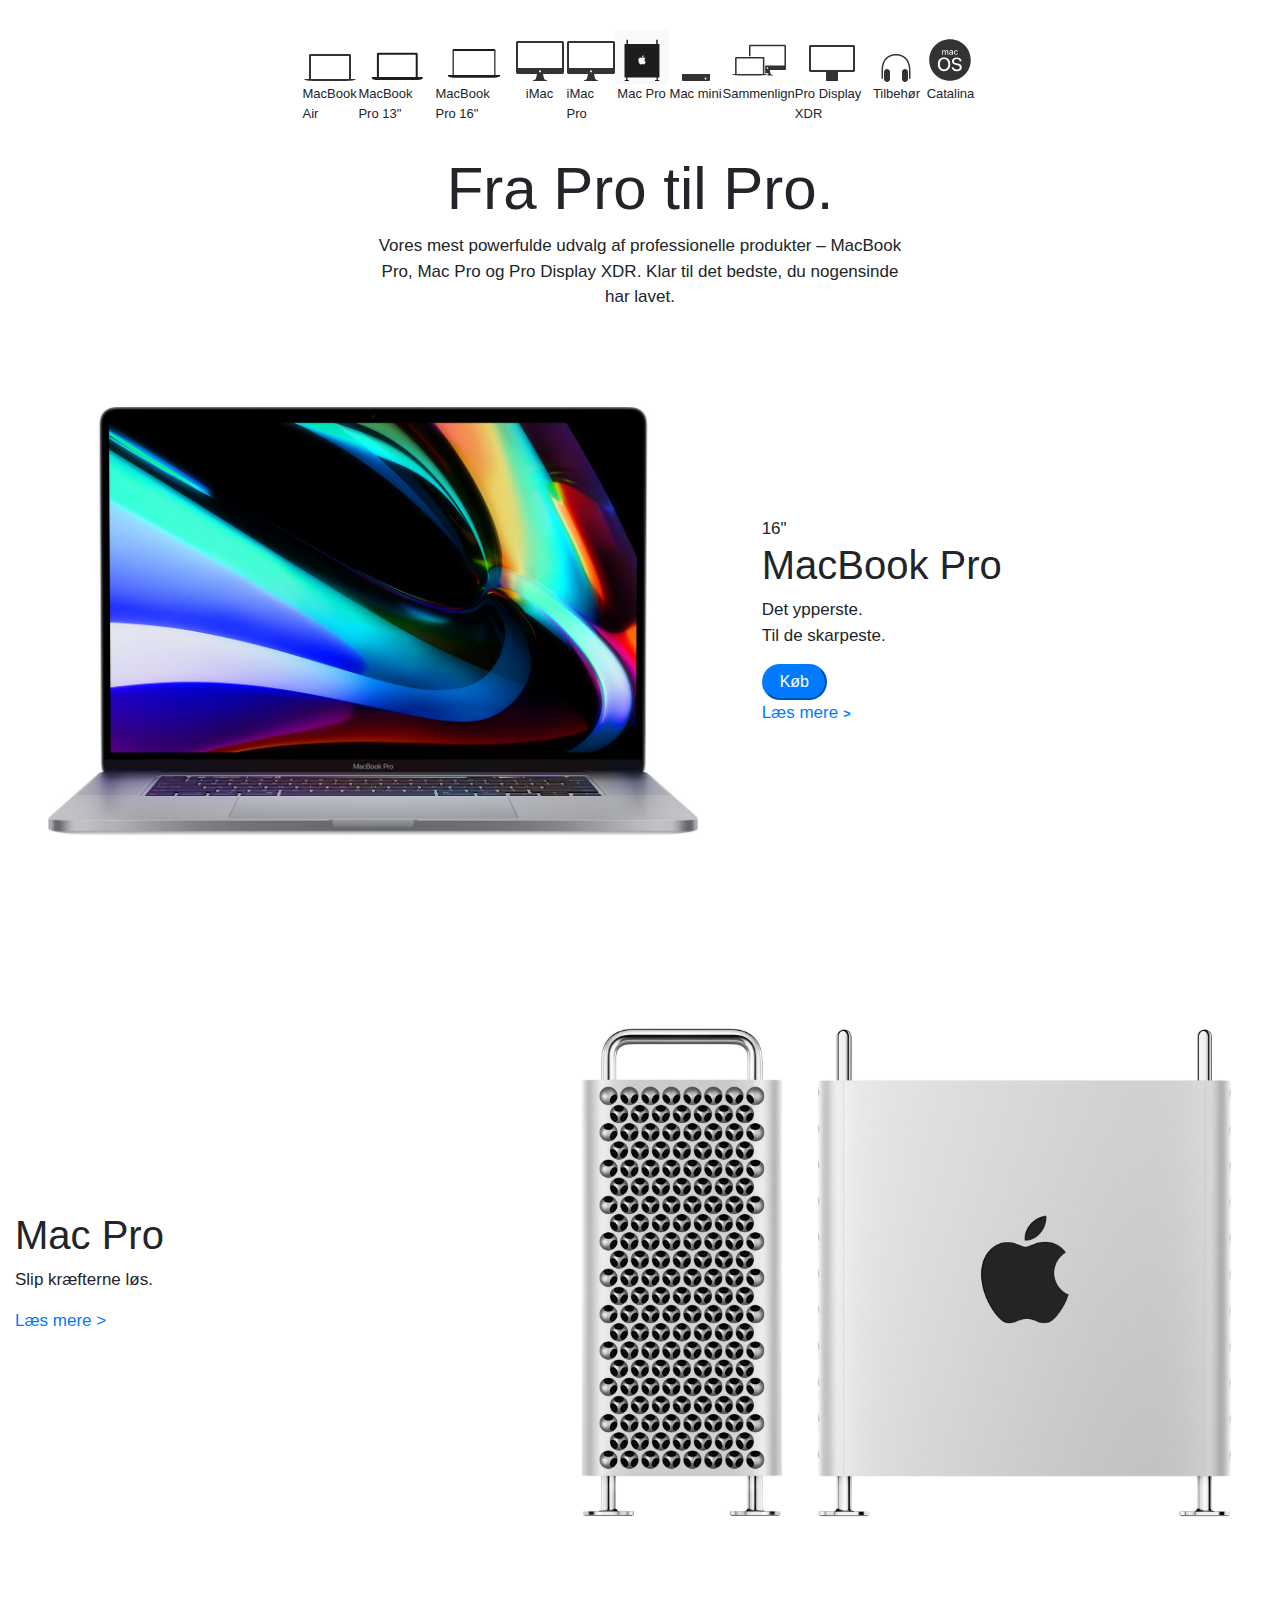
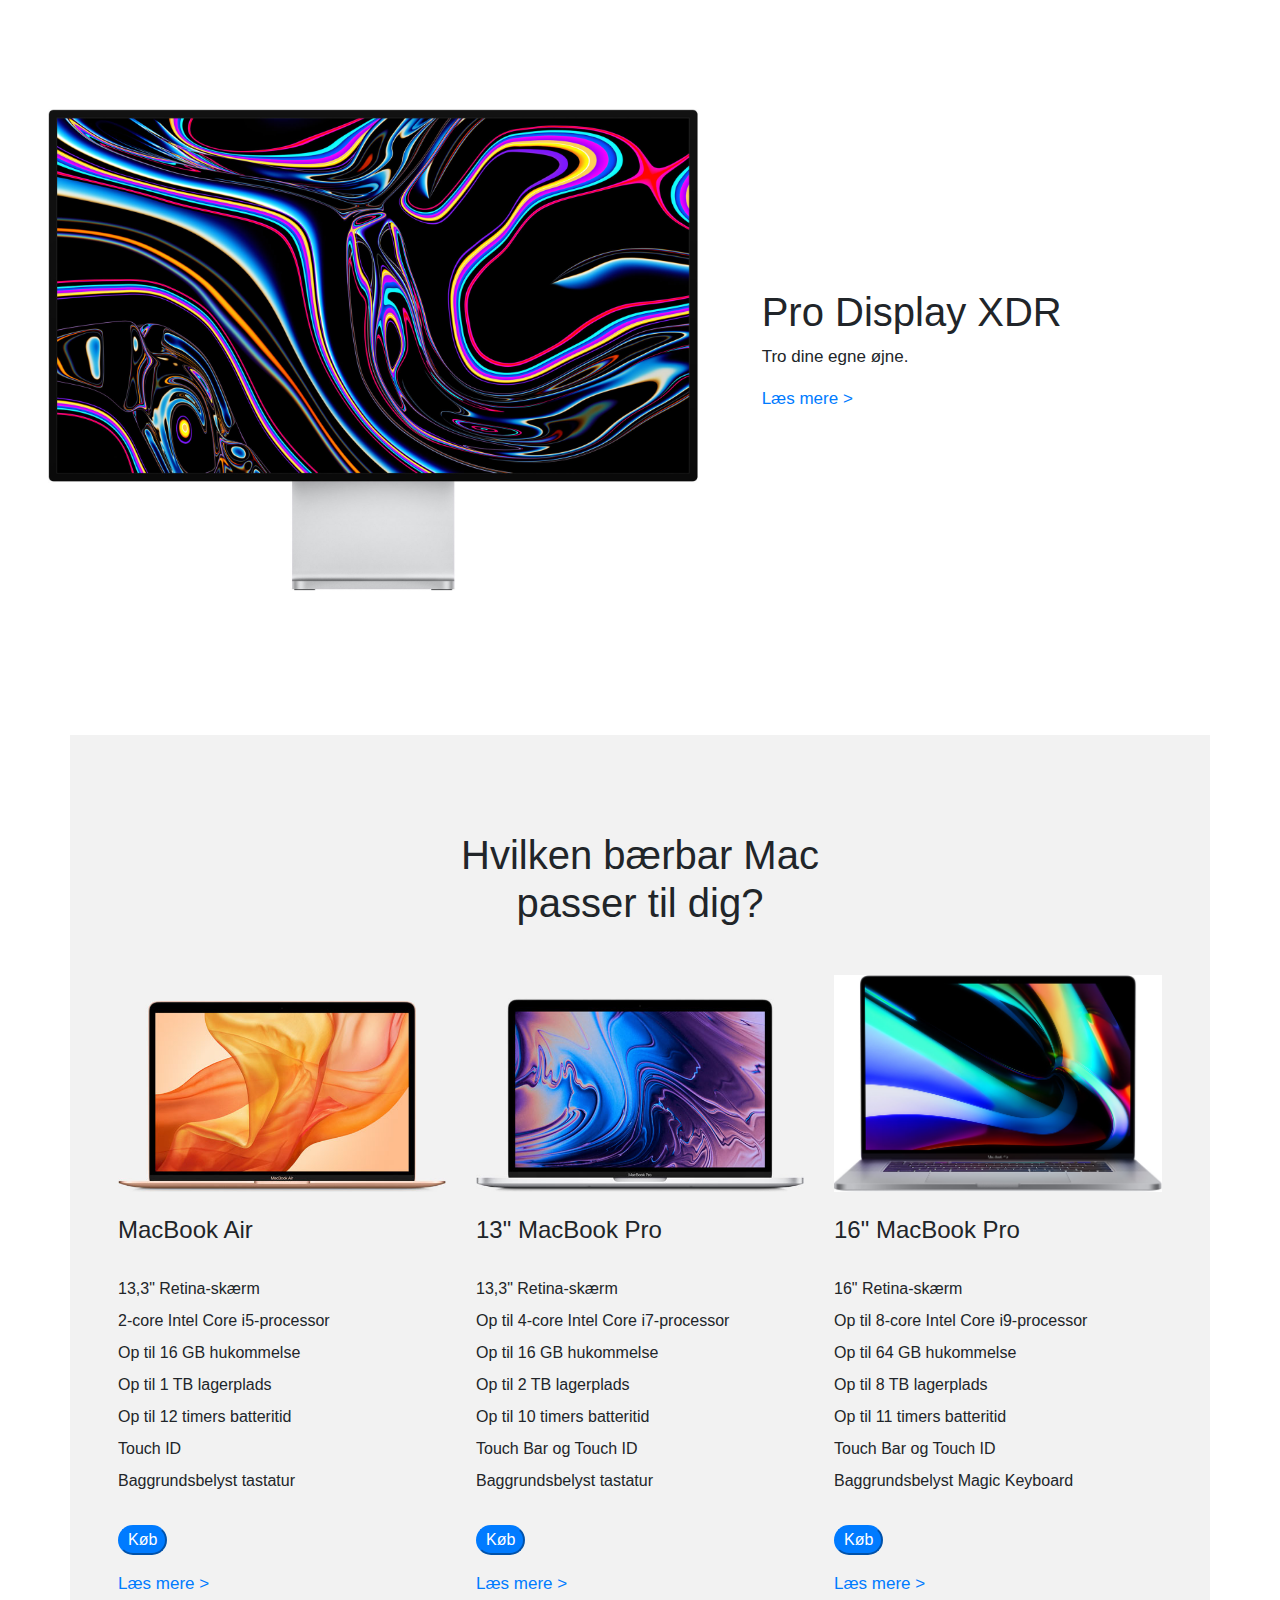
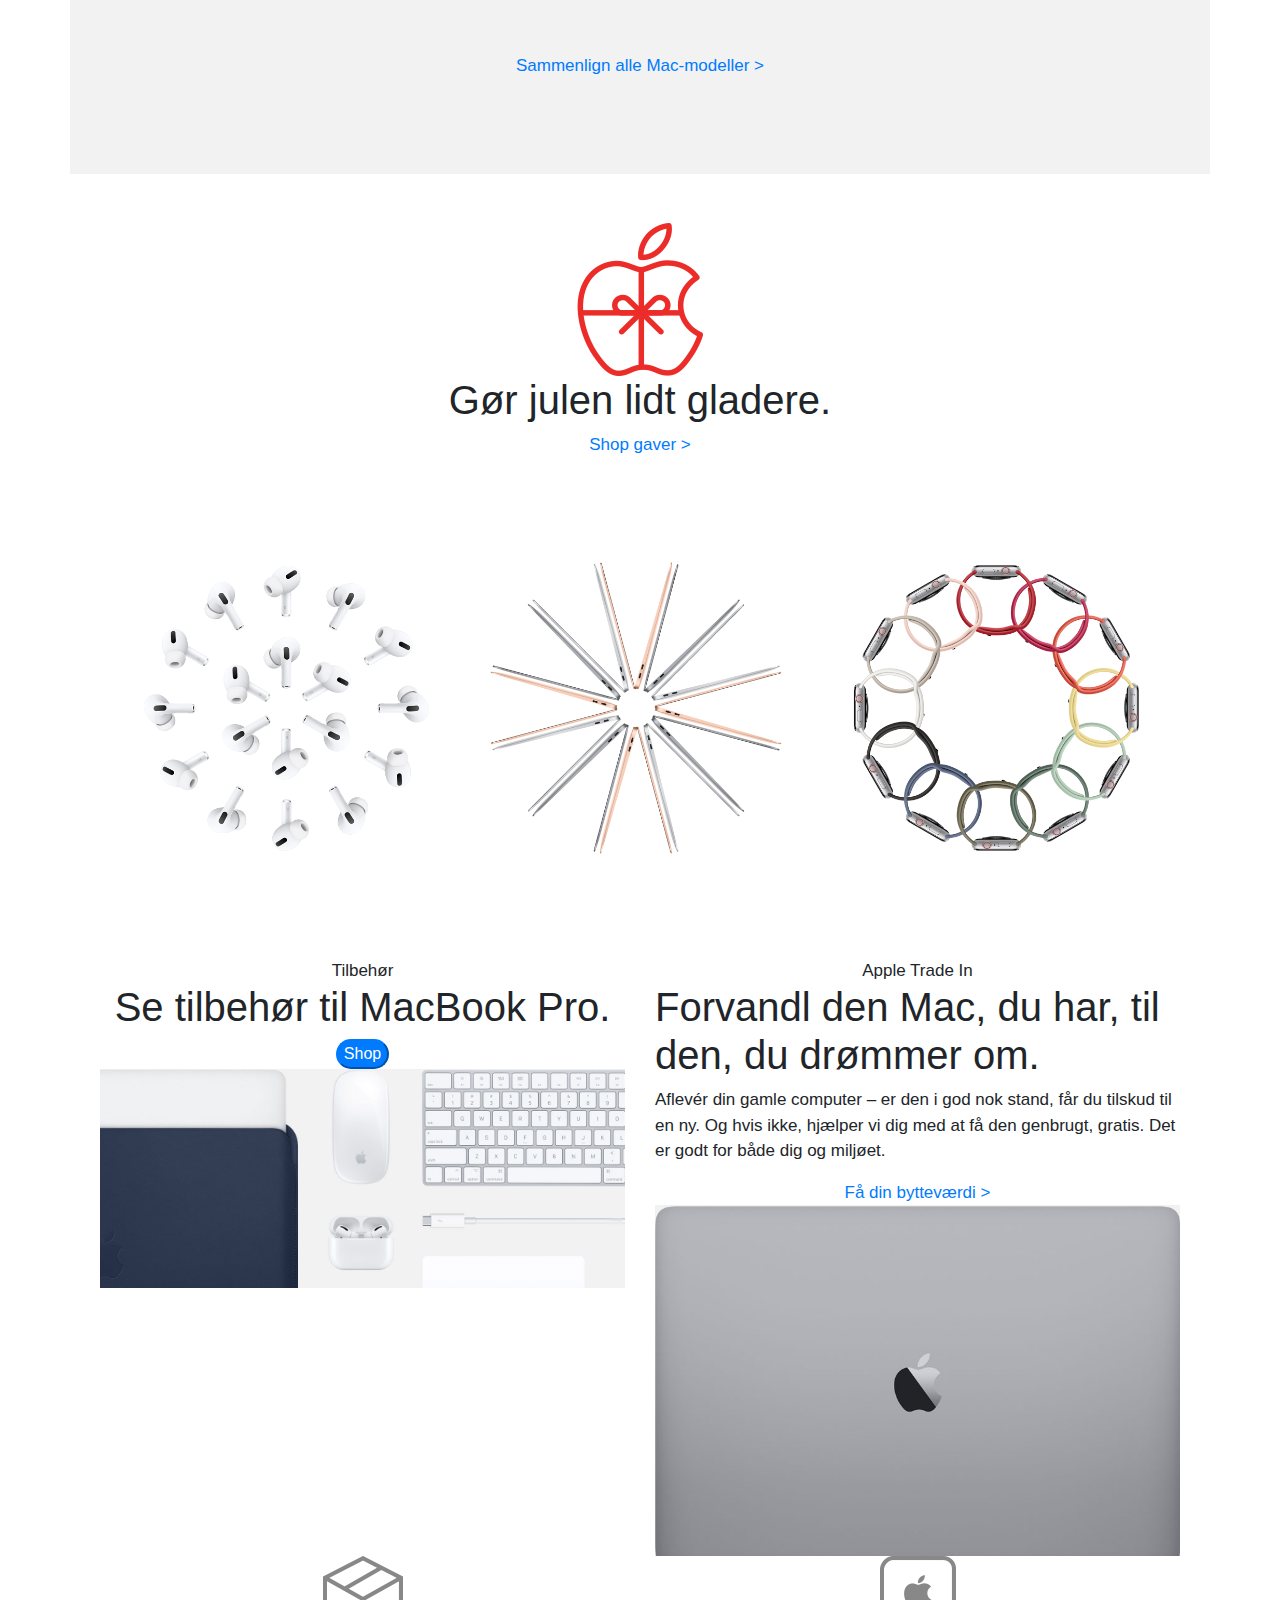
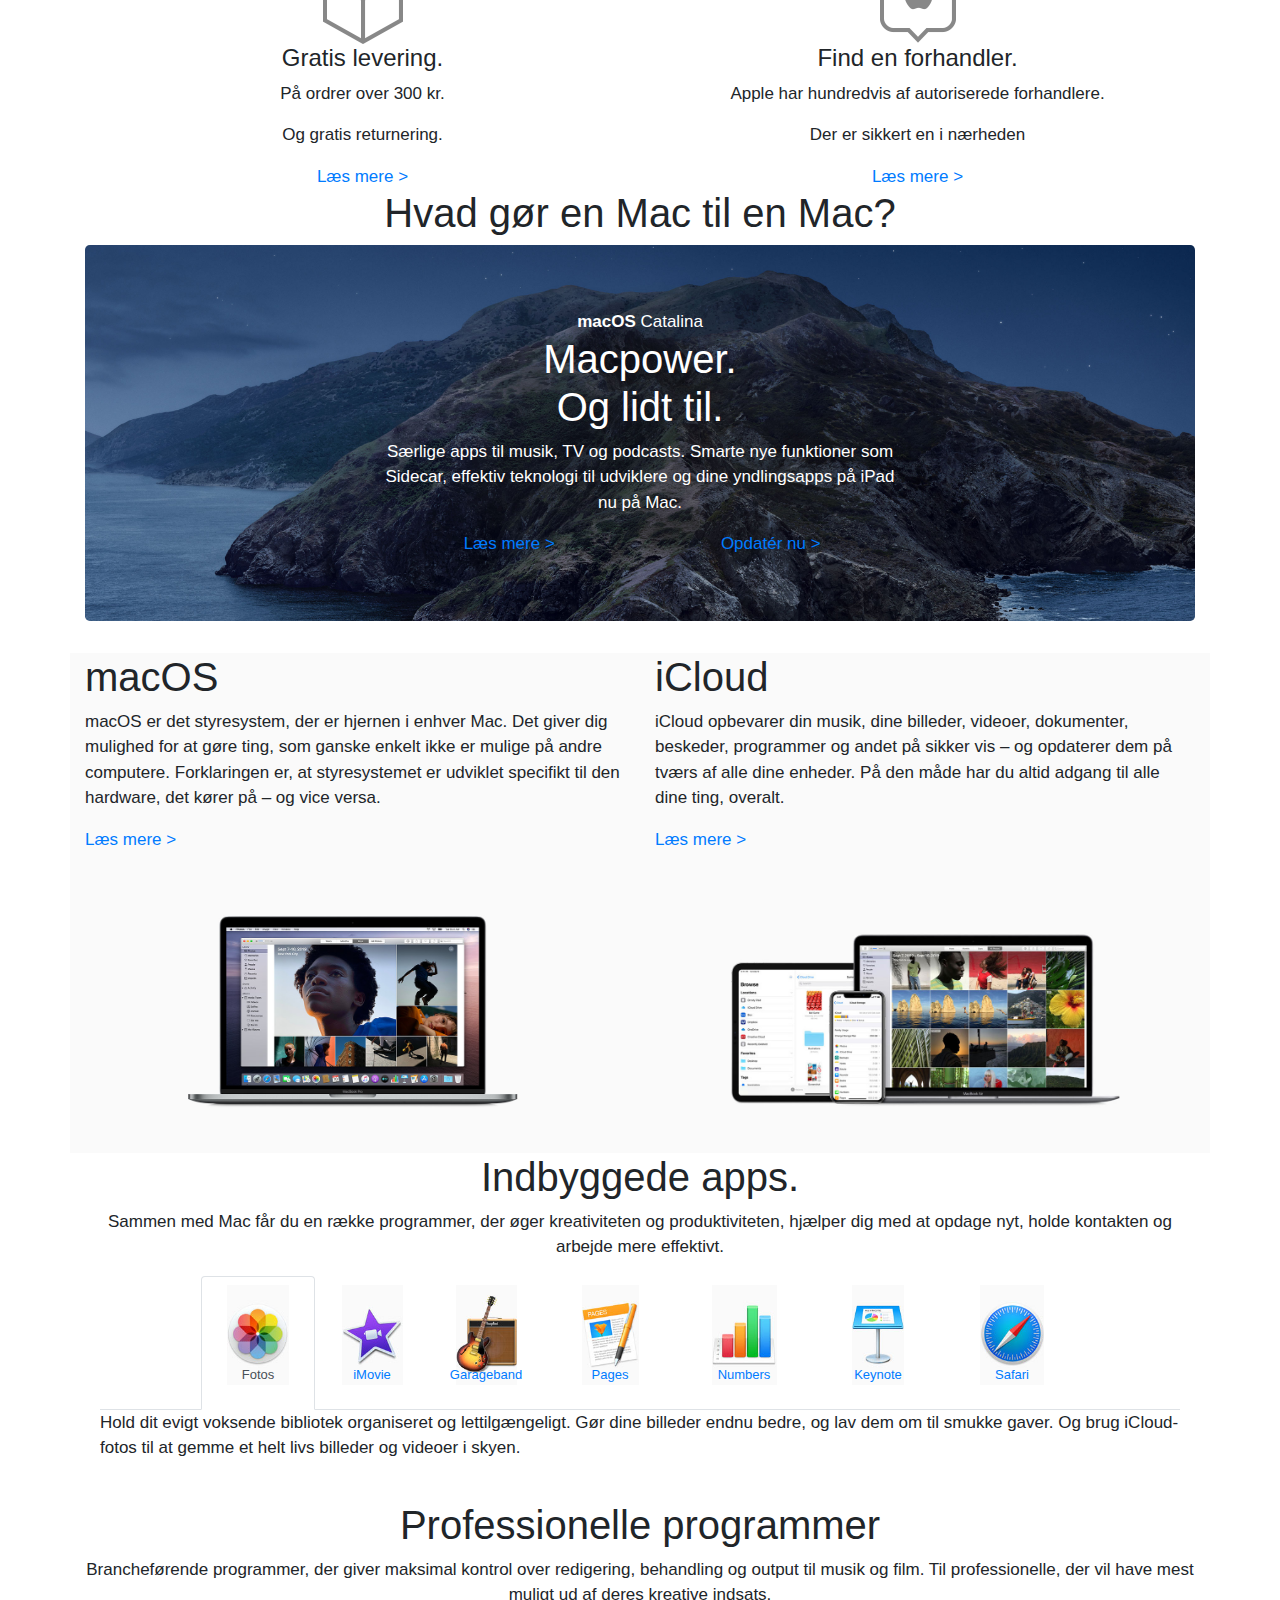
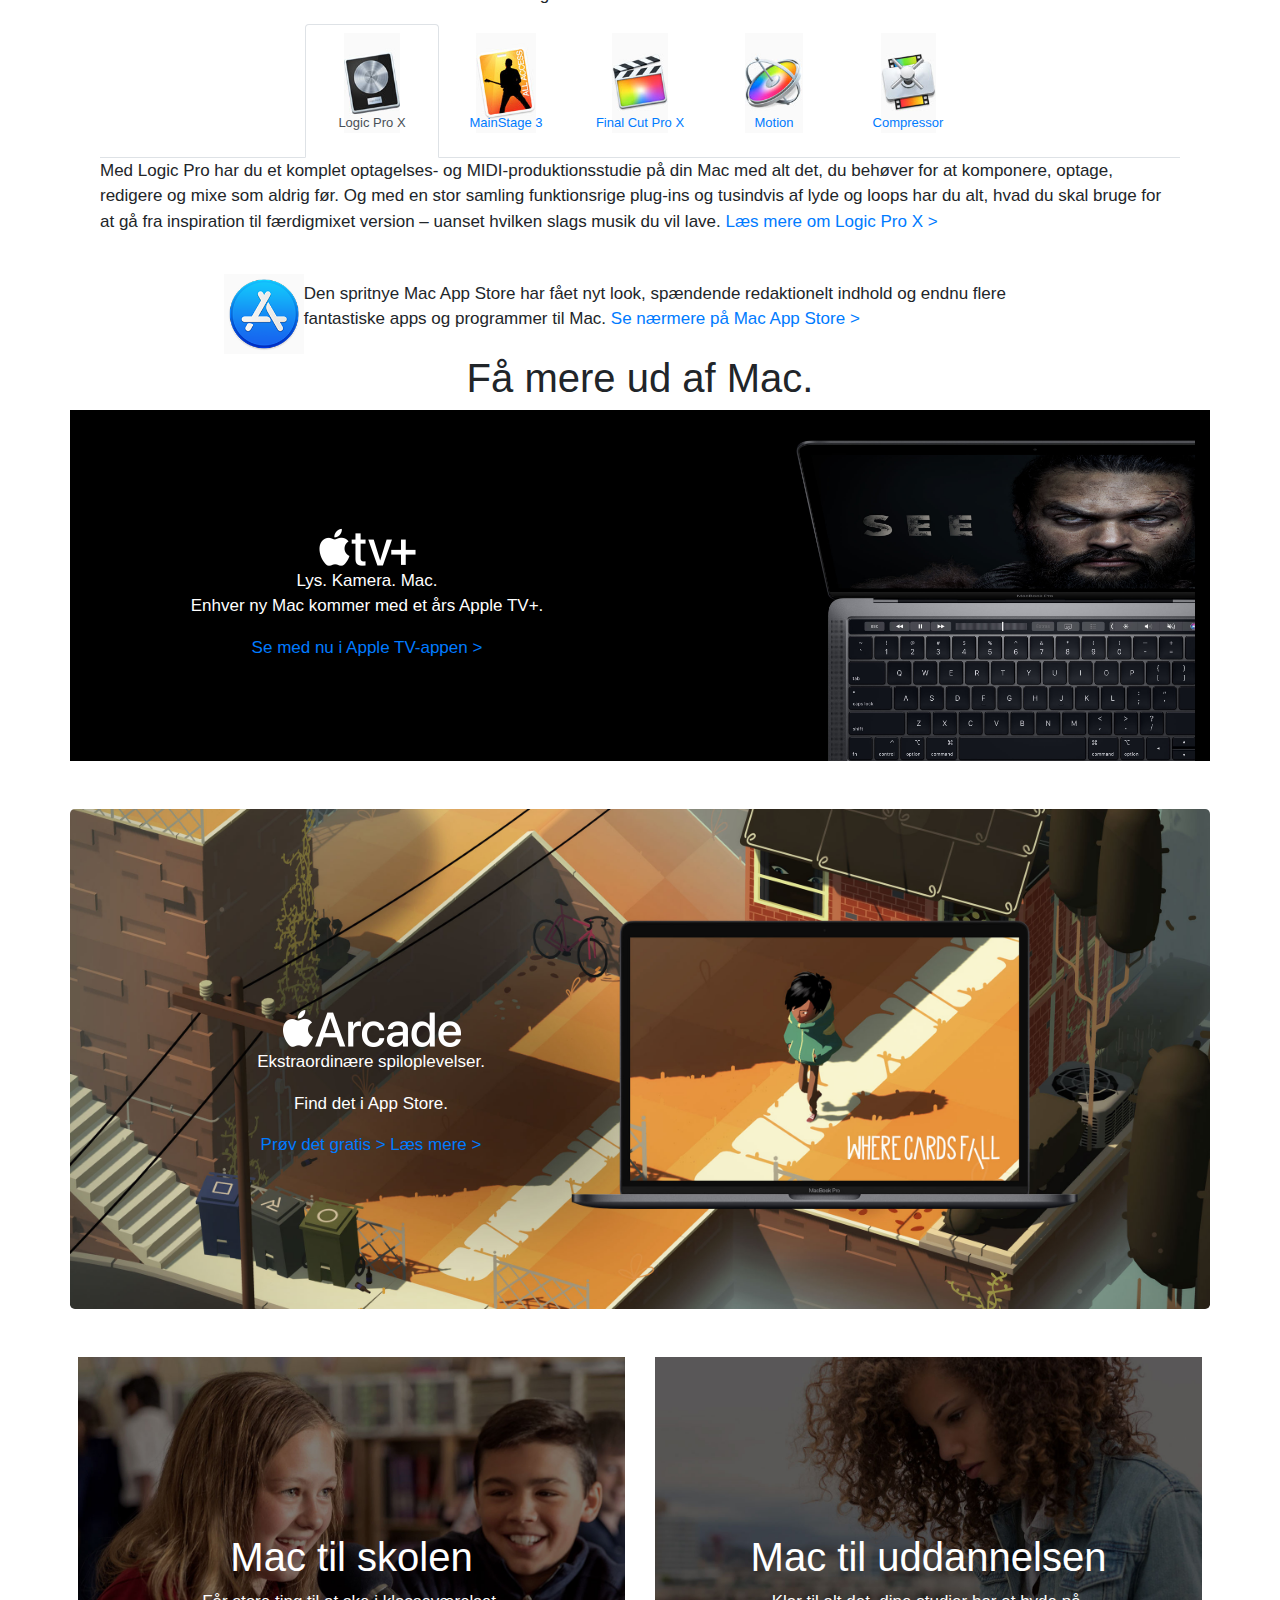
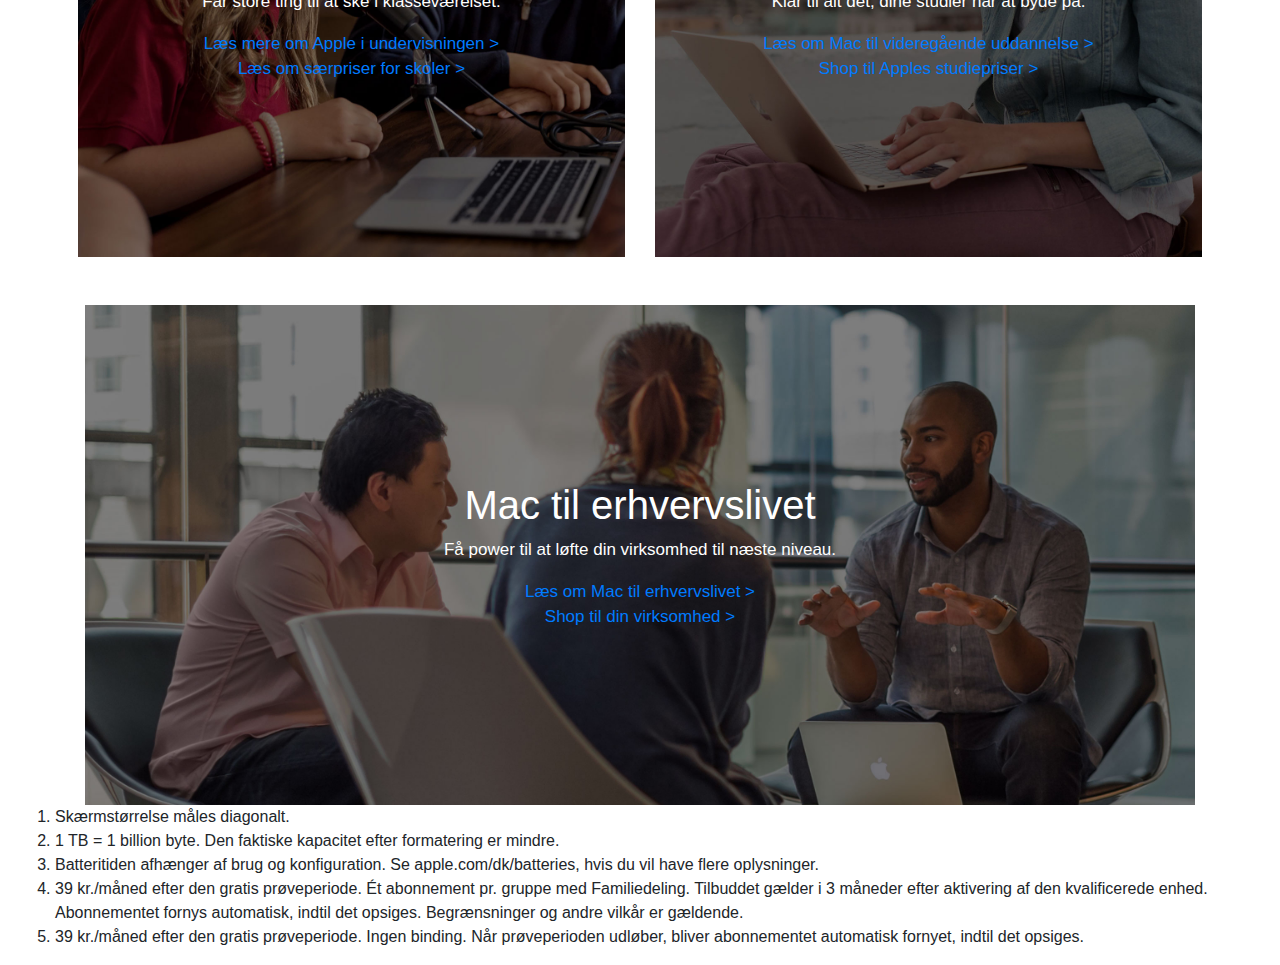
==== index.html @ 2e2d4d0b "Initial commit" ====
<!DOCTYPE HTML>
<!-- Fortæller det er html5 -->
<!-- html starter og slutter hele dokumentet / lang=da: Fortæller siden er på dansk -->
<html lang="da">

<!-- I <head> har man opsætning - alt det som man ikke ser som selve indholdet -->
<head>

    <!-- Sætter tegnsætning til utf-8 som bl.a. tillader danske bogstaver -->
    <meta charset="utf-8">

    <!-- Titel som ses oppe i browserens tab mv. -->
    <title>Sigende titel</title>

    <!-- Metatags der fortæller at søgemaskiner er velkomne, hvem der udgiver siden og copyright information -->
    <meta name="robots" content="All">
    <meta name="author" content="Udgiver">
    <meta name="copyright" content="Information om copyright">

    <!-- Sikrer man kan benytte CSS ved at tilkoble en CSS fil -->
    <link rel="stylesheet" href="css/bootstrap.min.css" type="text/css">
    <link href="css/styles.css" rel="stylesheet" type="text/css">

    <!-- Sikrer den vises korrekt på mobil, tablet mv. ved at tage ift. skærmstørrelse -->
    <meta name="viewport" content="width=device-width, initial-scale=1">

</head>
<body>
<header>

</header>

<main class="container-fluid d-flex align-items-center flex-column">
    <section class="mac-sortiment d-flex flex-row w-100 justify-content-between align-items-baseline overflow-hidden">
        <div class="sortiment_punkt">
            <img src="images/macbookair__ej39du0gz4uq_large.svg" class="sortiment_img" alt="">
            <span>MacBook Air</span>
        </div>
        <div class="sortiment_punkt">
            <img src="images/macbook_pro_13__ep96x983izyq_large.svg" class="sortiment_img" alt="">
            <span>MacBook Pro 13"</span>
        </div>
        <div class="sortiment_punkt">
            <img src="images/macbook_pro_16__ni9nkbyq2dm6_large.svg" class="sortiment_img" alt="">
            <span>MacBook Pro 16"</span>
        </div>
        <div class="sortiment_punkt">
            <img src="images/imac__dkswmjfqeziq_large.svg" class="sortiment_img" alt="">
            <span>iMac</span>
        </div>
        <div class="sortiment_punkt">
            <img src="images/imac_pro__eer4bfwlutme_large.svg" class="sortimentimgt" alt="">
            <span>iMac Pro</span>
        </div>
        <div class="sortiment_punkt">
            <img src="images/mac_pro__bn92faz71k6a_large.svg" class="sortiment_img" alt="">
            <span>Mac Pro</span>
        </div>
        <div class="sortiment_punkt">
            <img src="images/macmini__c6u0it831y0y_large.svg" class="sortiment_img" alt="">
            <span>Mac mini</span>
        </div>
        <div class="sortiment_punkt">
            <img src="images/mac_comp__ee2pokmcxh26_large.svg" class="sortiment_img" alt="">
            <span>Sammenlign</span>
        </div>
        <div class="sortiment_punkt">
            <img src="images/pro_display_xdr__do0vjpny1kqe_large.svg" class="sortiment_img" alt="">
            <span>Pro Display XDR</span>
        </div>
        <div class="sortiment_punkt">
            <img src="images/mac_acc__fy6vtx5eqoyi_large.svg" class="sortiment_img" alt="">
            <span>Tilbehør</span>
        </div>
        <div class="sortiment_punkt">
            <img src="images/mac_osx__dntc9ef2limq_large.svg" class="sortiment_img" alt="">
            <span>Catalina</span>
        </div>
    </section>

    <section class="center text-center">
        <h1>Fra Pro til Pro.</h1>
        <p class="pro-pro-paragraph col-lg-6 col-12 m-auto">Vores mest powerfulde udvalg af professionelle produkter – MacBook Pro, Mac Pro og Pro Display XDR. Klar til det bedste, du nogensinde har lavet.</p>
    </section>
    <section class="pic_l row mt-5 mb-5">
        <div class="col-lg-7 p-lg-5">
            <img src="images/macbook_pro_16__ni9nkbyq2dm6_large_2x.jpg" class="w-100" alt="">
        </div>
        <div class="col-lg-5 d-flex flex-column align-items-start justify-content-center">
            <span>16"</span>
            <h2>MacBook Pro</h2>
            <p>Det ypperste. <br>
            Til de skarpeste.</p>
            <button class="btn-primary rounded-pill pl-3 pr-3 pt-1 pb-1" type="button">Køb</button>
            <a href="#">Læs mere<span class="badge"> ></span></a>
        </div>
    </section>
    <section class="pic_r row mt-5 mb-5">
        <div class="col-lg-5 d-flex flex-column justify-content-center">
            <h2>Mac Pro</h2>
            <p>Slip kræfterne løs.</p>
            <a href="#">Læs mere ></a>
        </div>
        <div class="col-lg-7 p-lg-5">
            <img src="images/mac_pro__bn92faz71k6a_large_2x.jpg" class="w-100" alt="">
        </div>
    </section>
    <section class="pic_l row mt-5 mb-5">
        <div class="col-lg-7 p-lg-5">
            <img src="images/pro_display_xdr__do0vjpny1kqe_large_2x.jpg" class="w-100" alt="">
        </div>
        <div class="col-lg-5 d-flex flex-column align-items-start justify-content-center">
            <h2>Pro Display XDR</h2>
            <p>Tro dine egne øjne.</p>
            <a href="#">Læs mere ></a>
        </div>
    </section>
    <section class="baerbar-macs p-5 mt-5 mb-5 container">
        <h2 class="text-center mt-5 mb-5">Hvilken bærbar Mac <br>
        passer til dig?</h2>

        <div class="row">
            <div class="col-lg-4 d-flex flex-column justify-content-end">
                <img src="images/macbook_air__csdfieli984m_large_2x.jpg" class="w-100" alt="">
                <h3 class="mb-4 mt-4">MacBook Air</h3>
                <ul class="list-unstyled">
                    <li class="mt-2 mb-2">13,3" Retina-skærm</li>
                    <li class="mt-2 mb-2">2-core Intel Core i5-processor</li>
                    <li class="mt-2 mb-2">Op til 16 GB hukommelse</li>
                    <li class="mt-2 mb-2">Op til 1 TB lagerplads</li>
                    <li class="mt-2 mb-2">Op til 12 timers batteritid</li>
                    <li class="mt-2 mb-2">Touch ID</li>
                    <li class="mt-2 mb-2">Baggrundsbelyst tastatur</li>
                </ul>
                <div class="mt-2 mb-2"><button type="button" class="btn-primary rounded-pill pl-2 pr-2">Køb</button></div>
                <a href="#" class="mt-2 mb-2">Læs mere ></a>
            </div>
            <div class="col-lg-4 d-flex flex-column justify-content-end">
                <img src="images/macbook_pro_13__ep96x983izyq_large_2x.jpg" class="w-100" alt="">
                <h3 class="mb-4 mt-4">13" MacBook Pro</h3>
                <ul class="list-unstyled">
                    <li class="mt-2 mb-2">13,3" Retina-skærm</li>
                    <li class="mt-2 mb-2">Op til 4-core Intel Core i7-processor</li>
                    <li class="mt-2 mb-2">Op til 16 GB hukommelse</li>
                    <li class="mt-2 mb-2">Op til 2 TB lagerplads</li>
                    <li class="mt-2 mb-2">Op til 10 timers batteritid</li>
                    <li class="mt-2 mb-2">Touch Bar og Touch ID</li>
                    <li class="mt-2 mb-2">Baggrundsbelyst tastatur</li>
                </ul>
                <div class="mt-2 mb-2"><button type="button" class="btn-primary rounded-pill pl-2 pr-2">Køb</button></div>
                <a href="#" class="mt-2 mb-2">Læs mere ></a>
            </div>
            <div class="col-lg-4 d-flex flex-column justify-content-end">
                <img src="images/macbook_pro_16__ni9nkbyq2dm6_large_2x.jpg" class="w-100" alt="">
                <h3 class="mb-4 mt-4">16" MacBook Pro</h3>
                <ul class="list-unstyled">
                    <li class="mt-2 mb-2">16" Retina-skærm</li>
                    <li class="mt-2 mb-2">Op til 8-core Intel Core i9-processor</li>
                    <li class="mt-2 mb-2">Op til 64 GB hukommelse</li>
                    <li class="mt-2 mb-2">Op til 8 TB lagerplads</li>
                    <li class="mt-2 mb-2">Op til 11 timers batteritid</li>
                    <li class="mt-2 mb-2">Touch Bar og Touch ID</li>
                    <li class="mt-2 mb-2">Baggrundsbelyst Magic Keyboard</li>
                </ul>
                <div class="mt-2 mb-2"><button type="button" class="btn-primary rounded-pill pl-2 pr-2">Køb</button></div>
                <a href="#" class="mt-2 mb-2">Læs mere ></a>
            </div>
        </div>
        <div class="row mt-5 mb-5">
            <a href="#" class="m-auto">Sammenlign alle Mac-modeller ></a>
        </div>
    </section>

    <section class="container d-flex flex-column align-items-center">
        <div class="julicon"></div>
        <h2>Gør julen lidt gladere.</h2>
        <a href="#">Shop gaver ></a>
        <div class="julbillede w-100"></div>
    </section>

    <section class="row container">
        <div class="col-lg-6 d-flex flex-column align-items-center">
            <span>Tilbehør</span>
            <h2>Se tilbehør til MacBook Pro.</h2>
            <button type="button" class="btn-primary rounded-pill">Shop</button>
            <img src="images/accessories_tile__dzhi6y7btcwi_large_2x.jpg" class="w-100 h-auto" alt="">
        </div>
        <div class="col-lg-6 d-flex flex-column align-items-center">
            <span>Apple Trade In</span>
            <h2>Forvandl den Mac, du har, til den, du drømmer om.</h2>
            <p>Aflevér din gamle computer – er den i god nok stand, får du tilskud til en ny. Og hvis ikke, hjælper vi dig med at få den genbrugt, gratis. Det er godt for både dig og miljøet.</p>
            <a href="#">Få din bytteværdi ></a>
            <img src="images/trade_in_mac_tile__dg4q0bmuw2ky_large_2x.jpg" class="w-100 h-auto" alt="">
        </div>
    </section>
    <section class="row container">
        <div class="col-lg-6 d-flex flex-column align-items-center">
            <div class="icon-delivery"></div>
            <h3>Gratis levering.</h3>
            <p>På ordrer over 300 kr.</p>
            <p>Og gratis returnering.</p>
            <a href="#">Læs mere ></a>
        </div>
        <div class="col-lg-6 d-flex flex-column align-items-center">
            <div class="icon-findstore"></div>
            <h3>Find en forhandler.</h3>
            <p>Apple har hundredvis af autoriserede forhandlere.</p>
            <p>Der er sikkert en i nærheden</p>
            <a href="#">Læs mere ></a>
        </div>
    </section>
    <section class="mac-promo container">
        <h2 class="text-center">Hvad gør en Mac til en Mac?</h2>
        <div class="catalina jumbotron text-white d-flex flex-column align-items-center">
            <span><b>macOS</b> Catalina</span>
            <h2 class="text-center">Macpower. <br>
            Og lidt til.</h2>
            <p class="w-50 text-center">Særlige apps til musik, TV og podcasts. Smarte nye funktioner som Sidecar, effektiv teknologi til udviklere og dine yndlingsapps på iPad nu på Mac.</p>
            <div class="row d-flex w-50">
                <div class="col-12 col-lg-6 align-items-center justify-content-center w-100 text-center">
                    <a href="#">Læs mere ></a>
                </div>
                <div class="col-12 col-lg-6 align-items-center justify-content-center w-100 text-center">
                    <a href="#">Opdatér nu ></a>
                </div>
            </div>
        </div>

        <div class="row">
            <div class="col-lg-6 macos">
                <h2>macOS</h2>
                <p>
                    macOS er det styresystem, der er hjernen i enhver Mac. Det giver dig mulighed for at gøre ting, som ganske enkelt ikke er mulige på andre computere. Forklaringen er, at styresystemet er udviklet specifikt til den hardware, det kører på – og vice versa.
                </p>
                <a href="#">Læs mere ></a>
            </div>
            <div class="col-lg-6 icloud">
                <h2>iCloud</h2>
                <p>
                    iCloud opbevarer din musik, dine billeder, videoer, dokumenter, beskeder, pro­gram­mer og andet på sikker vis – og opdaterer dem på tværs af alle dine enheder. På den måde har du altid adgang til alle dine ting, overalt.
                </p>
                <a href="#">Læs mere ></a>
            </div>
        </div>


        <div class="d-flex flex-column align-items-center">
            <h2>Indbyggede apps.</h2>
            <p class="text-center">
                Sammen med Mac får du en række programmer, der øger kreativiteten og produktiviteten, hjælper dig med at opdage nyt, holde kontakten og arbejde mere effektivt.
            </p>
            <div class="container">
                <ul class="nav nav-tabs d-flex justify-content-center ul-txt" role="tablist">
                    <li class="nav-item"><a href="#fotos" data-toggle="tab" role="tab" aria-selected="true" id="fotos-tab" class="nav-link active" aria-controls="fotos"><figure class="fotos-icon ul-txt">Fotos</figure></a></li>
                    <li class="nav-item"><a href="#imovie" data-toggle="tab" role="tab" aria-selected="false" id="imovie-tab" class="nav-link" aria-controls="imovie"><figure class="figure imovie-icon ul-txt">iMovie</figure></a></li>
                    <li class="nav-item"><a href="#garageband" data-toggle="tab" role="tab" aria-selected="false" id="garageband-tab" class="nav-link" aria-controls="garageband"><figure class="garageband-icon ul-txt">Garageband</figure></a></li>
                    <li class="nav-item"><a href="#pages" data-toggle="tab" role="tab" aria-selected="false" id="pages-tab" class="nav-link" aria-controls="pages"><figure class="pages-icon ul-txt">Pages</figure></a></li>
                    <li class="nav-item"><a href="#numbers" data-toggle="tab" role="tab" aria-selected="false" id="numbers-tab" class="nav-link" aria-controls="numbers"><figure class="numbers-icon ul-txt">Numbers</figure></a></li>
                    <li class="nav-item"><a href="#keynote" data-toggle="tab" role="tab" aria-selected="false" id="keynote-tab" class="nav-link" aria-controls="keynote"><figure class="keynote-icon ul-txt">Keynote</figure></a></li>
                    <li class="nav-item"><a href="#safari" data-toggle="tab" role="tab" aria-selected="false" id="safari-tab" class="nav-link" aria-controls="safari"><figure class="safari-icon ul-txt">Safari</figure></a></li>
                </ul>
                <div class="tab-content">
                    <div id="fotos" class="tab-pane fade show active" role="tabpanel" aria-labelledby="fotos-tab">
                        <p>
                            Hold dit evigt voksende bibliotek organiseret og lettilgængeligt. Gør dine billeder endnu bedre, og lav dem om til smukke gaver. Og brug iCloud-fotos til at gemme et helt livs billeder og videoer i skyen.
                        </p>
                        <img src="" alt="">
                    </div>
                    <div id="imovie" class="tab-pane fade" role="tabpanel" aria-labelledby="imovie-tab">
                        <p>
                            Fortæl historier som aldrig før. Et enkelt design og intuitive redigerings­funktioner gør det nemt at lave flotte 4K-film og trailere i ægte Hollywood-stil. Og med iMovie Theater kan du se dem på alle dine enheder.

                            <a href="#">Læs mere om iMovie ></a>
                        </p>
                        <img src="" alt="">
                    </div>
                    <div id="garageband" class="tab-pane fade" role="tabpanel" aria-labelledby="garageband-tab">
                        <p>
                            Den nemmeste vej til at lave sange, der lyder fantastisk, på din Mac. Med den intuitive grænseflade og adgang til et komplet lydbibliotek har det aldrig været nemmere at lære, spille, optage og dele musik – som en professionel.

                            <a href="">Læs mere om GarageBand ></a>
                        </p>
                        <img src="" alt="">
                    </div>
                    <div id="pages" class="tab-pane fade" role="tabpanel" aria-labelledby="pages-tab">
                        <p>
                            Det effektive tekstbehandlingsprogram giver dig alt, hvad du skal bruge for at lave dokumenter, der er smukke at se på. Og at læse i. Du kan arbejde på både Mac-, iOS- og iPadOS-enheder – og fint arbejde sammen med dem, der bruger Microsoft Word.

                            <a href="">Læs mere om Pages ></a>
                        </p>
                        <img src="" alt="">
                    </div>
                    <div id="numbers" class="tab-pane fade" role="tabpanel" aria-labelledby="numbers-tab">
                        <p>
                            Lav detaljerede regneark med dramatiske, interaktive diagrammer, tabeller og billeder, der præsenterer dine data på smukkeste vis. Du kan arbejde på både Mac-, iOS- og iPadOS-enheder – og fint arbejde sammen med dem, der bruger Microsoft Excel.

                            <a href="">Læs mere om Numbers ></a>
                        </p>
                        <img src="" alt="">
                    </div>
                    <div id="keynote" class="tab-pane fade" role="tabpanel" aria-labelledby="keynote-tab">
                        <p>
                            Smukke præsentationer, der puster liv i alle dine idéer. Brug de stærke redskaber og de flotte effekter til at fange dit publikums opmærksomhed. Du kan arbejde på både Mac-, iOS- og iPadOS-enheder – og fint arbejde sammen med dem, der bruger Microsoft PowerPoint.

                            <a href="">Læs mere om Keynote ></a>
                        </p>
                        <img src="" alt="">
                    </div>
                    <div id="safari" class="tab-pane fade" role="tabpanel" aria-labelledby="safari-tab">
                        <p>
                            Safari har innovative funktioner, som gør det til en endnu større fornøjelse at være på nettet. På flere måder. De indbyggede anonymitetsfunktioner hjælper med at beskytte dine oplysninger og din Mac. Den opdaterede startside hjælper dig med at gemme, finde og dele dine yndlingssider – hurtigt og nemt. Og i Siri-forslag kan du se bog­mærker, links fra din læseliste, iCloud-faner, links, du modtager i Beskeder, og meget mere.
                        </p>
                        <img src="" alt="">
                    </div>

            </div>
        </div>
        </div>
        <div class="d-flex flex-column align-items-center">
            <h2>Professionelle programmer</h2>
            <p class="text-center">
                Brancheførende pro­gram­mer, der giver maksimal kontrol over redi­gering, behandling og output til musik og film. Til profes­sionelle, der vil have mest muligt ud af deres kreative indsats.
            </p>
            <div class="container">
                <ul class="nav nav-tabs d-flex justify-content-center ul-txt" role="tablist">
                    <li class="nav-item"><a href="#logicprox" data-toggle="tab" role="tab"  aria-selected="true" id="logicprox-tab" class="nav-link active" aria-controls="logicprox"><figure class="logicprox-icon ul-txt">Logic Pro X</figure></a></li>
                    <li class="nav-item"><a href="#mainstage3" data-toggle="tab" role="tab" aria-selected="false" id="mainstage3-tab" class="nav-link" aria-controls="mainstage3"><figure class="mainstage3-icon ul-txt">MainStage 3</figure></a></li>
                    <li class="nav-item"><a href="#finalcutprox" data-toggle="tab" role="tab" aria-selected="false" id="finalcutprox-tab" class="nav-link" aria-controls="finalcutprox"><figure class="finalcutprox-icon ul-txt">Final Cut Pro X</figure></a></li>
                    <li class="nav-item"><a href="#motion" data-toggle="tab" role="tab" aria-selected="false" id="motion-tab" class="nav-link" aria-controls="motion"><figure class="motion-icon ul-txt">Motion</figure></a></li>
                    <li class="nav-item"><a href="#compressor" data-toggle="tab" role="tab" aria-selected="false" id="compressor-tab" class="nav-link" aria-controls="compressor"><figure class="compressor-icon ul-txt">Compressor</figure></a></li>
                </ul>
                <div class="tab-content">
                    <div id="logicprox" class="tab-pane fade show active" role="tabpanel" aria-labelledby="logicprox-tab">
                        <p>
                            Med Logic Pro har du et komplet optagelses- og MIDI-produktions­studie på din Mac med alt det, du behøver for at komponere, optage, redigere og mixe som aldrig før. Og med en stor samling funktionsrige plug-ins og tusindvis af lyde og loops har du alt, hvad du skal bruge for at gå fra inspiration til færdigmixet version – uanset hvilken slags musik du vil lave.

                            <a href="#">Læs mere om Logic Pro X ></a>
                        </p>
                        <img src="" alt="">
                    </div>
                    <div id="mainstage3" class="tab-pane fade" role="tabpanel" aria-labelledby="mainstage3-tab">
                        <p>
                            Tag din Mac med på scenen sammen med en fuldskærms­brugerflade optimeret til liveoptræden, fleksibel hardwarekontrol og en stor samling tilbehør og lyde, der er kompatible med Logic Pro X.

                            <a href="#">Læs mere om MainStage 3 ></a>
                        </p>
                        <img src="" alt="">
                    </div>
                    <div id="finalcutprox" class="tab-pane fade" role="tabpanel" aria-labelledby="finalcutprox-tab">
                        <p>
                            Final Cut Pro er udviklet til kreative filmfolk og har revolutio­nerende videoredi­gerings­funktioner, effektiv organisering af medieindhold og en utrolig ydeevne, der er optimeret til Mac-computere og macOS Catalina.

                            <a href="#">Læs mere om Final Cut Pro X ></a>
                        </p>
                        <img src="" alt="">
                    </div>
                    <div id="motion" class="tab-pane fade" role="tabpanel" aria-labelledby="motion-tab">
                        <p>
                            Motion er et effektivt grafikanimations­værktøj, der gør det nemt at lave 2D- og 3D-filmtitler, flydende over­gange og realistiske effekter i realtid.

                            <a href="#">Læs mere om Motion ></a>
                        </p>
                        <img src="" alt="">
                    </div>
                    <div id="compressor" class="tab-pane fade" role="tabpanel" aria-labelledby="compressor-tab">
                        <p>
                            Eksportér dine projekter fra Final Cut Pro med power og fleksibilitet. Lav specialtilpassede output-indstil­linger, arbejd hurtigere med distribueret kodning, og gør nemt dine film klar til iTunes Store.

                            <a href="#">Læs mere om Compressor ></a>
                        </p>
                        <img src="" alt="">
                    </div>

                </div>
            </div>


        </div>
        <div class="media w-75 m-auto d-flex align-items-center">
            <div class="app-store-icon"></div>
            <div class="media-body">
                <p>
                    Den spritnye Mac App Store har fået nyt look, spændende redaktionelt indhold og endnu flere fantastiske apps og pro­gram­mer til Mac.
                    <a href="#">Se nærmere på Mac App Store ></a>
                </p>
            </div>
        </div>
    </section>
    <section class="container">
        <h2 class="text-center">Få mere ud af Mac.</h2>
        <div class="row bg-black pl-3 pt-3">
            <div class="col-lg-6 d-flex flex-column justify-content-center align-items-center">
                <div class="tv-plus-icon"></div>
                <span class="text-white">Lys. Kamera. Mac.</span>
                <p class="text-white">Enhver ny Mac kommer med et års Apple TV+.</p>
                <a href="#">Se med nu i Apple TV-appen ></a>
            </div>
            <div class="col-lg-6 justify-content-end d-flex tv-plus-img">
                <img src="images/apple_tv_plus_tile__esom37qe6lg2_large_2x.jpg" class="w-75" alt="">
            </div>
        </div>
        <div class="row">
            <div class="col-12 mt-5 mb-5 jumbotron spiloplevelser d-flex align-items-center">
                <div class="col-12 col-lg-6 text-white d-flex flex-column align-items-center">
                    <div class="arcade-icon mt-5"></div>
                    <p>Ekstraordinære spiloplevelser.</p>
                    <p>Find det i App Store.</p>
                    <div>
                        <a href="#">Prøv det gratis ></a>
                        <a href="#" class="mb-5">Læs mere ></a>
                    </div>
                </div>
            </div>
        </div>
        <div class="row">
            <div class="col-lg-6 pl-lg-2">
                <div class=" mac-skole d-flex justify-content-center align-items-center flex-column text-white">
                    <h2>Mac til skolen</h2>
                    <p>Får store ting til at ske i klasse­værelset.</p>
                    <a href="#">Læs mere om Apple i undervisningen ></a>
                    <a href="#">Læs om særpriser for skoler ></a>
                </div>
            </div>
            <div class="col-lg-6 pr-lg-2">
                <div class="mac-uddannelse d-flex justify-content-center align-items-center flex-column text-white">
                    <h2>Mac til uddannelsen</h2>
                    <p>Klar til alt det, dine studier har at byde på.</p>
                    <a href="#">Læs om Mac til videregående uddannelse ></a>
                    <a href="#">Shop til Apples studiepriser ></a>
                </div>
            </div>
        </div>
        <div class="mac-erhvervs d-flex justify-content-center align-items-center flex-column text-white mt-5">
            <h2>Mac til erhvervslivet</h2>
            <p>Få power til at løfte din virksomhed til næste niveau.</p>
            <a href="#">Læs om Mac til erhvervslivet ></a>
            <a href="#">Shop til din virksomhed ></a>
        </div>
    </section>
    <section class="legend">
        <ol>
            <li>Skærmstørrelse måles diagonalt.</li>
            <li>1 TB = 1 billion byte. Den faktiske kapacitet efter formatering er mindre.</li>
            <li>Batteritiden afhænger af brug og konfiguration. Se apple.com/dk/batteries, hvis du vil have flere oplysninger.</li>
            <li>39 kr./måned efter den gratis prøveperiode. Ét abonnement pr. gruppe med Familiedeling. Tilbuddet gælder i 3 måneder efter aktivering af den kvalificerede enhed. Abonnementet fornys auto­matisk, indtil det opsiges. Begrænsninger og andre vilkår er gældende.</li>
            <li>39 kr./måned efter den gratis prøveperiode. Ingen binding. Når prøveperioden udløber, bliver abonnementet automatisk fornyet, indtil det opsiges.</li>
        </ol>
    </section>
</main>
<footer>

</footer>

<script src="node_modules/jquery/dist/jquery.min.js"></script>
<script src="js/bootstrap.bundle.min.js"></script>
</body>
</html>
---- css/styles.css ----
h2{font-size:40px}h3{font-size:24px}a,p,span{font-size:17px}.mac-sortiment{background-color:#fff;padding:30px 23%}.mac-sortiment .sortiment_punkt{display:flex;flex-direction:column;align-items:center}.mac-sortiment .sortiment_punkt .sortiment_img{width:54px;height:54px}.mac-sortiment .sortiment_punkt span{font-size:small}h1{font-size:60px}.baerbar-macs{background-color:#f2f2f2}.bg-black{background-color:#000}.catalina{background-image:url(../images/catalina__bbitocec9hte_large_2x.jpg);background-position:50%;background-size:cover;background-repeat:no-repeat}.macos{background-image:url(../images/macos__qprhm9n1t166_large_2x.jpg)}.icloud,.macos{background-position:bottom;background-size:cover;background-repeat:no-repeat;height:500px}.icloud{background-image:url(../images/icloud__ftxhfw6t8r2a_large_2x.jpg)}.spiloplevelser{background-image:url(../images/alt_apple_arcade_tile__e1315ks01hm6_large_2x.jpg)}.mac-skole,.spiloplevelser{background-position:0;background-size:cover;background-repeat:no-repeat;height:500px}.mac-skole{background-image:url(../images/education__gfkwc3cy76ai_large_2x.jpg)}.mac-uddannelse{background-image:url(../images/higher_education__bptnkrbpu1yu_large_2x.jpg);background-position:0}.mac-erhvervs,.mac-uddannelse{background-size:cover;background-repeat:no-repeat;height:500px}.mac-erhvervs{background-image:url(../images/business__e3o2qi6ojlaq_large_2x.jpg);background-position:50%}.icon-delivery{background-image:url(../images/icon-delivery__dr85v4hz74qe_large_2x.png);width:80px}.icon-delivery,.icon-findstore{background-position:50%;background-size:cover;background-repeat:no-repeat;height:88px}.icon-findstore{background-image:url(../images/icon_pickup_large_2x.png);width:76px}.app-store-icon{background-image:url(../images/icon_appstore__8crw9p6hfg2u_large_2x.png);background-position:50%;background-size:cover;background-repeat:no-repeat;width:80px;height:80px}.tv-plus-icon{background-image:url(../images/apple_tv_plus_logo__x77lljyi9cyi_large_2x.png);width:97px}.arcade-icon,.tv-plus-icon{background-position:50%;background-size:cover;background-repeat:no-repeat;height:40px}.arcade-icon{background-image:url(../images/apple_arcade_logo__fxcpeg2wmea2_large_2x.png);width:179px}.julicon{background-image:url(../images/holiday_logo__frir1xc4izqm_large_2x.png);background-size:cover;width:126px;height:154px}.julbillede,.julicon{background-position:50%;background-repeat:no-repeat}.julbillede{background-image:url(../images/holiday_hero__fl3m6qumnii6_large_2x.png);background-size:contain;height:500px}.fotos-icon{background-image:url(../images/nav_icon_photos__cwfb4408n0ia_large_2x.jpg)}.fotos-icon,.imovie-icon{background-position:bottom;background-size:contain;background-repeat:no-repeat;height:100px;width:80px;display:flex;justify-content:center;align-items:flex-end}.imovie-icon{background-image:url(../images/nav_icon_imovie__e39hqlnfhzqu_large_2x.jpg)}.garageband-icon{background-image:url(../images/nav_icon_garageband__bp0fa7v0u402_large_2x.jpg);background-position:bottom;background-size:contain;background-repeat:no-repeat;height:100px;width:80px;display:flex;justify-content:center;align-items:flex-end}.pages-icon{background-image:url(../images/nav_icon_pages__cq8rf3jzmtyu_large_2x.jpg)}.numbers-icon,.pages-icon{background-position:bottom;background-size:contain;background-repeat:no-repeat;height:100px;width:100px;display:flex;justify-content:center;align-items:flex-end}.numbers-icon{background-image:url(../images/nav_icon_numbers__e32onen79l6q_large_2x.jpg)}.keynote-icon{background-image:url(../images/nav_icon_keynote__drtl0yp821ea_large_2x.jpg)}.keynote-icon,.safari-icon{background-position:bottom;background-size:contain;background-repeat:no-repeat;height:100px;width:100px;display:flex;justify-content:center;align-items:flex-end}.safari-icon{background-image:url(../images/nav_icon_safari__hbxe5jsqpi2y_large_2x.jpg)}.logicprox-icon{background-image:url(../images/nav_icon_logicpro__cigtdlg3ajrm_large_2x.jpg)}.logicprox-icon,.mainstage3-icon{background-position:bottom;background-size:contain;background-repeat:no-repeat;height:100px;width:100px;display:flex;justify-content:center;align-items:flex-end}.mainstage3-icon{background-image:url(../images/nav_icon_mainstage__b6jzmqvvliya_large_2x.jpg)}.finalcutprox-icon{background-image:url(../images/nav_icon_finalcut__ce8pqblh8meq_large_2x.jpg)}.finalcutprox-icon,.motion-icon{background-position:bottom;background-size:contain;background-repeat:no-repeat;height:100px;width:100px;display:flex;justify-content:center;align-items:flex-end}.motion-icon{background-image:url(../images/nav_icon_motion__c25e0cwk54sy_large_2x.jpg)}.compressor-icon{background-image:url(../images/nav_icon_compressor__c2ypqhctl9oy_large_2x.jpg);background-position:bottom;background-size:contain;background-repeat:no-repeat;height:100px;width:100px;display:flex;justify-content:center;align-items:flex-end}.ul-txt{font-size:13px}
/*# sourceMappingURL=styles.css.map */
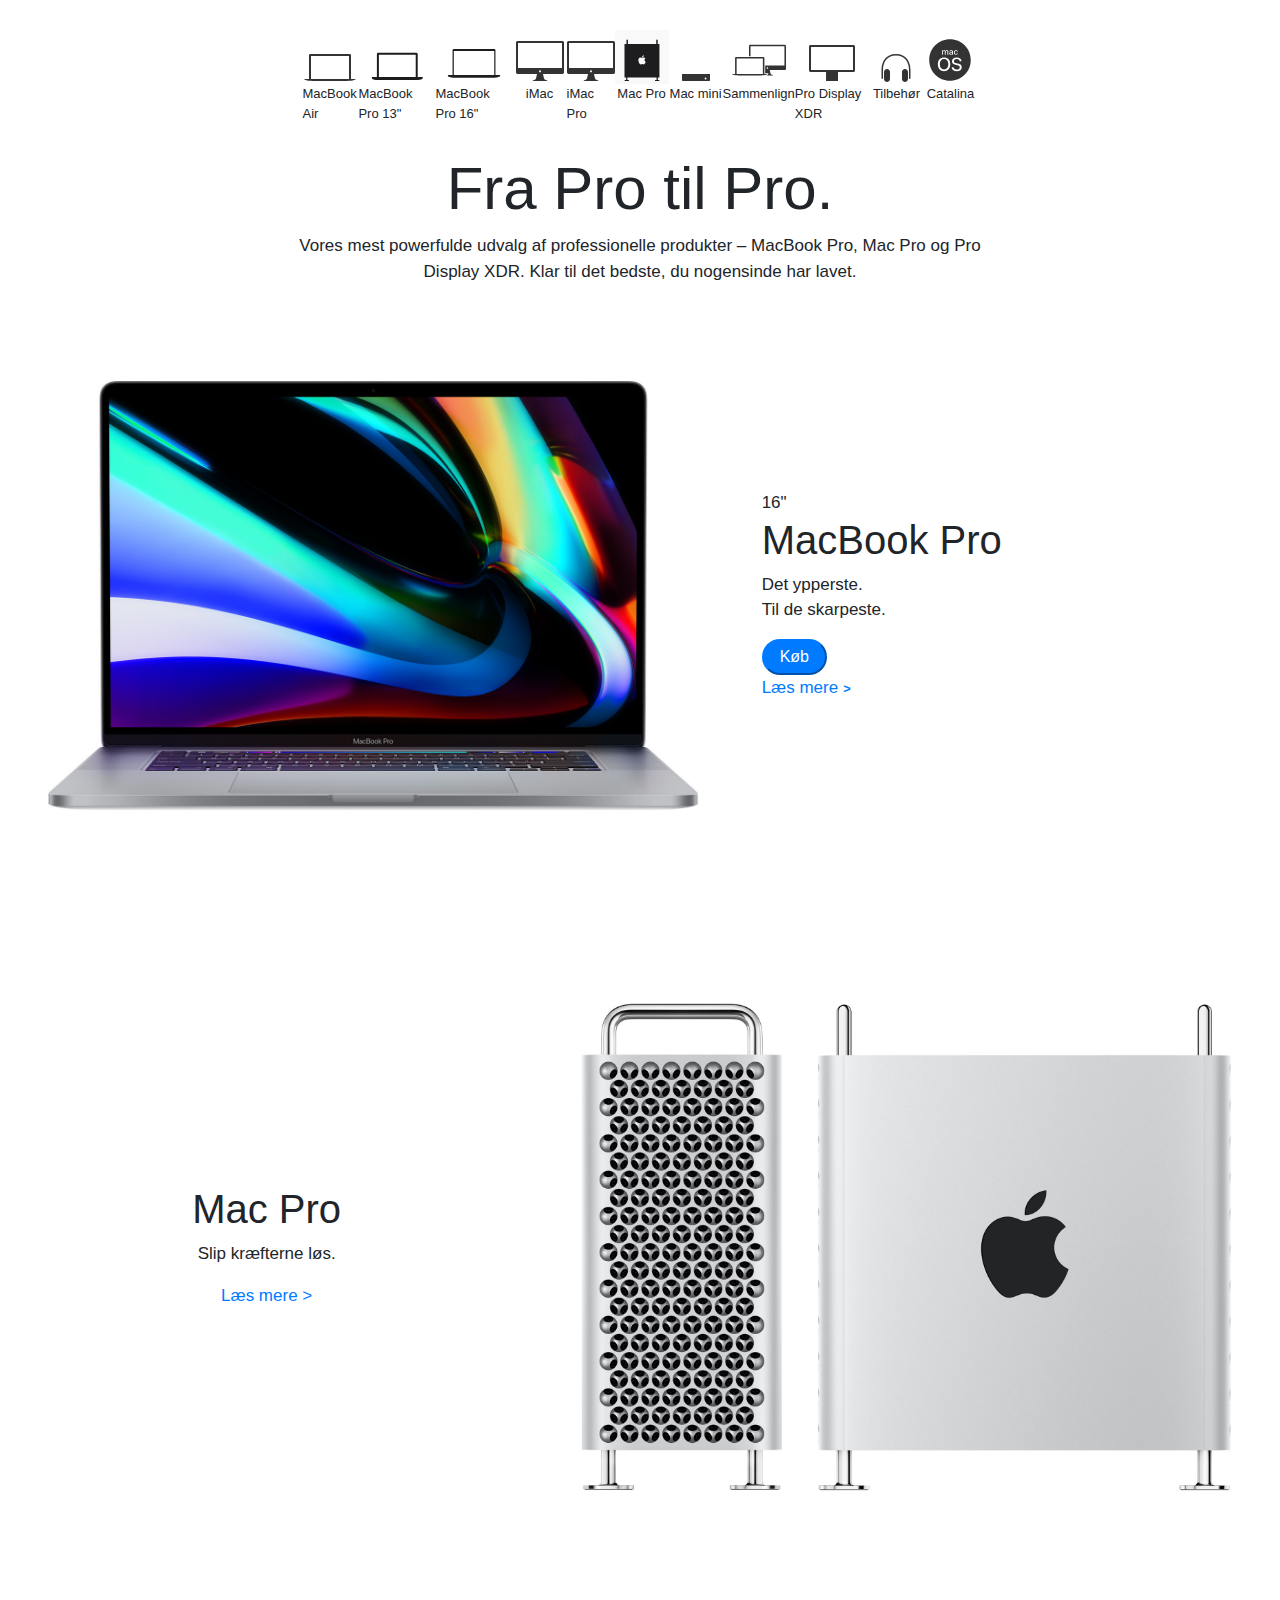
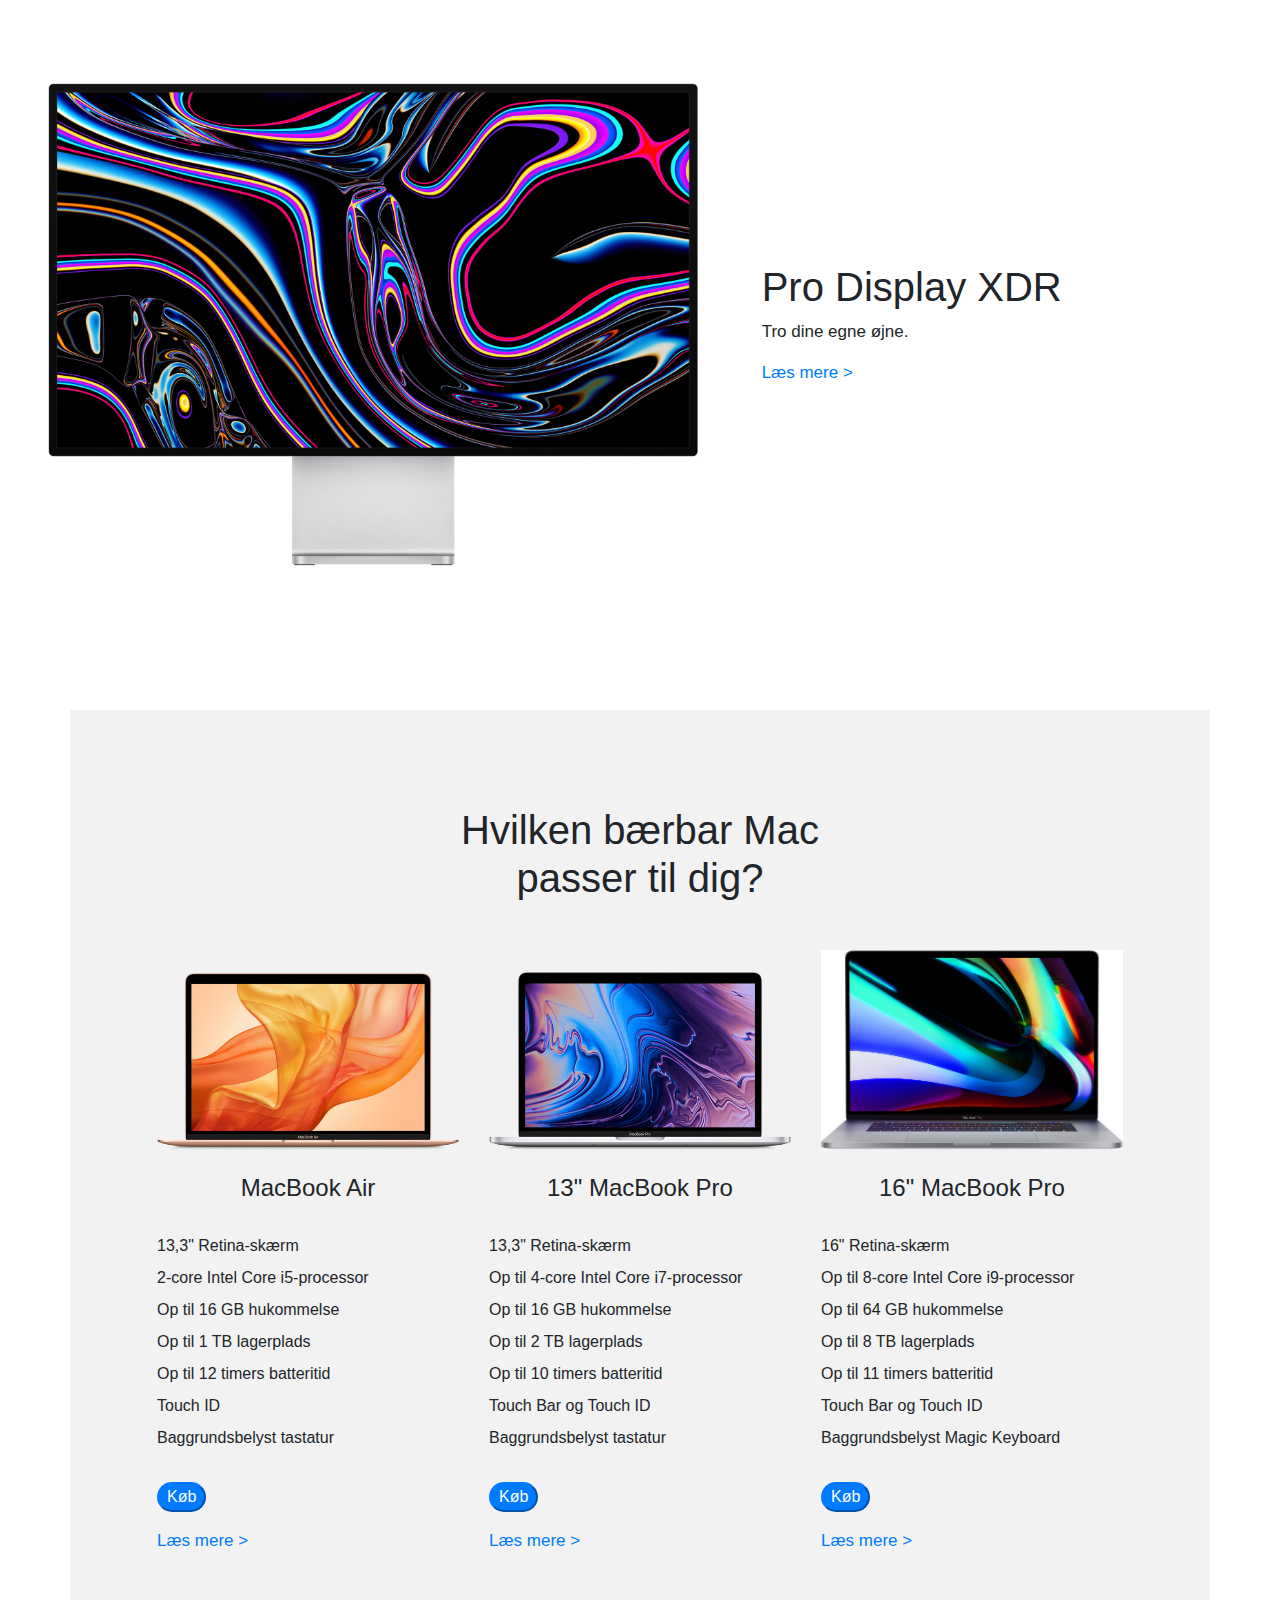
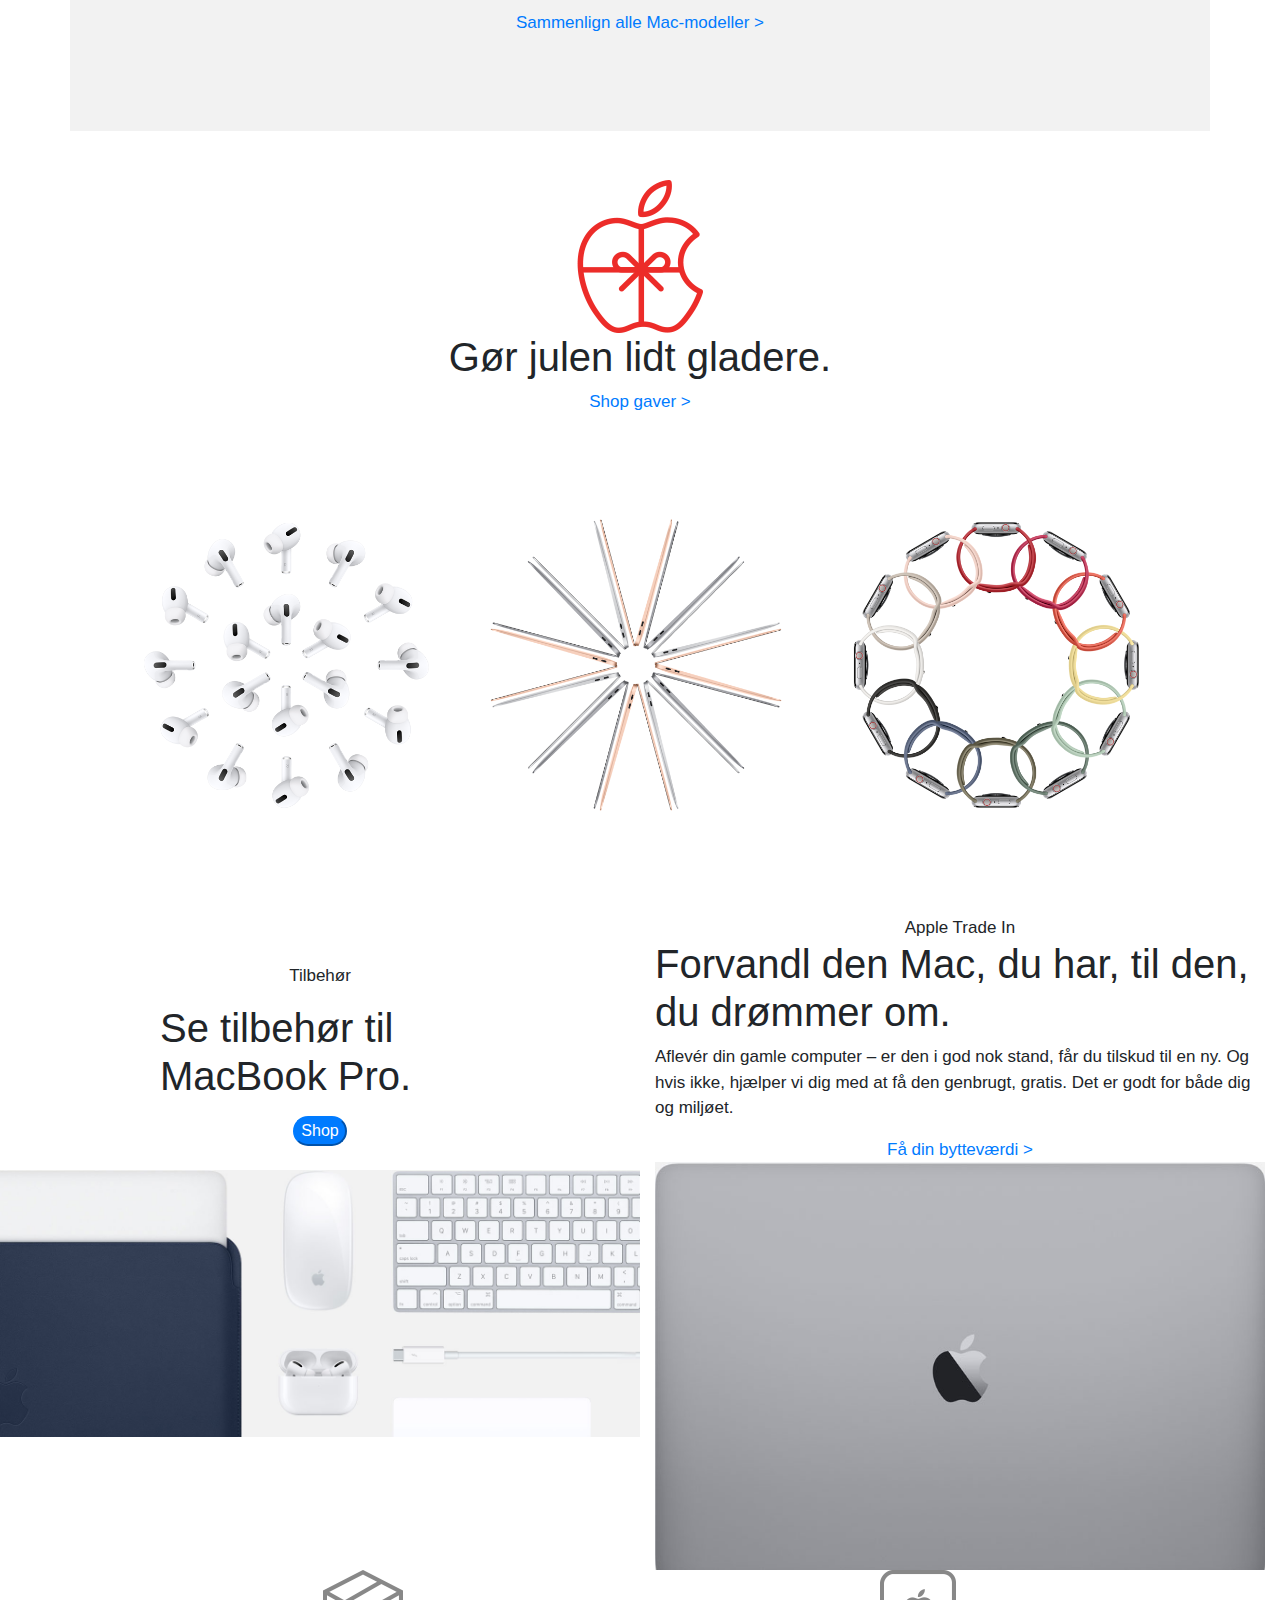
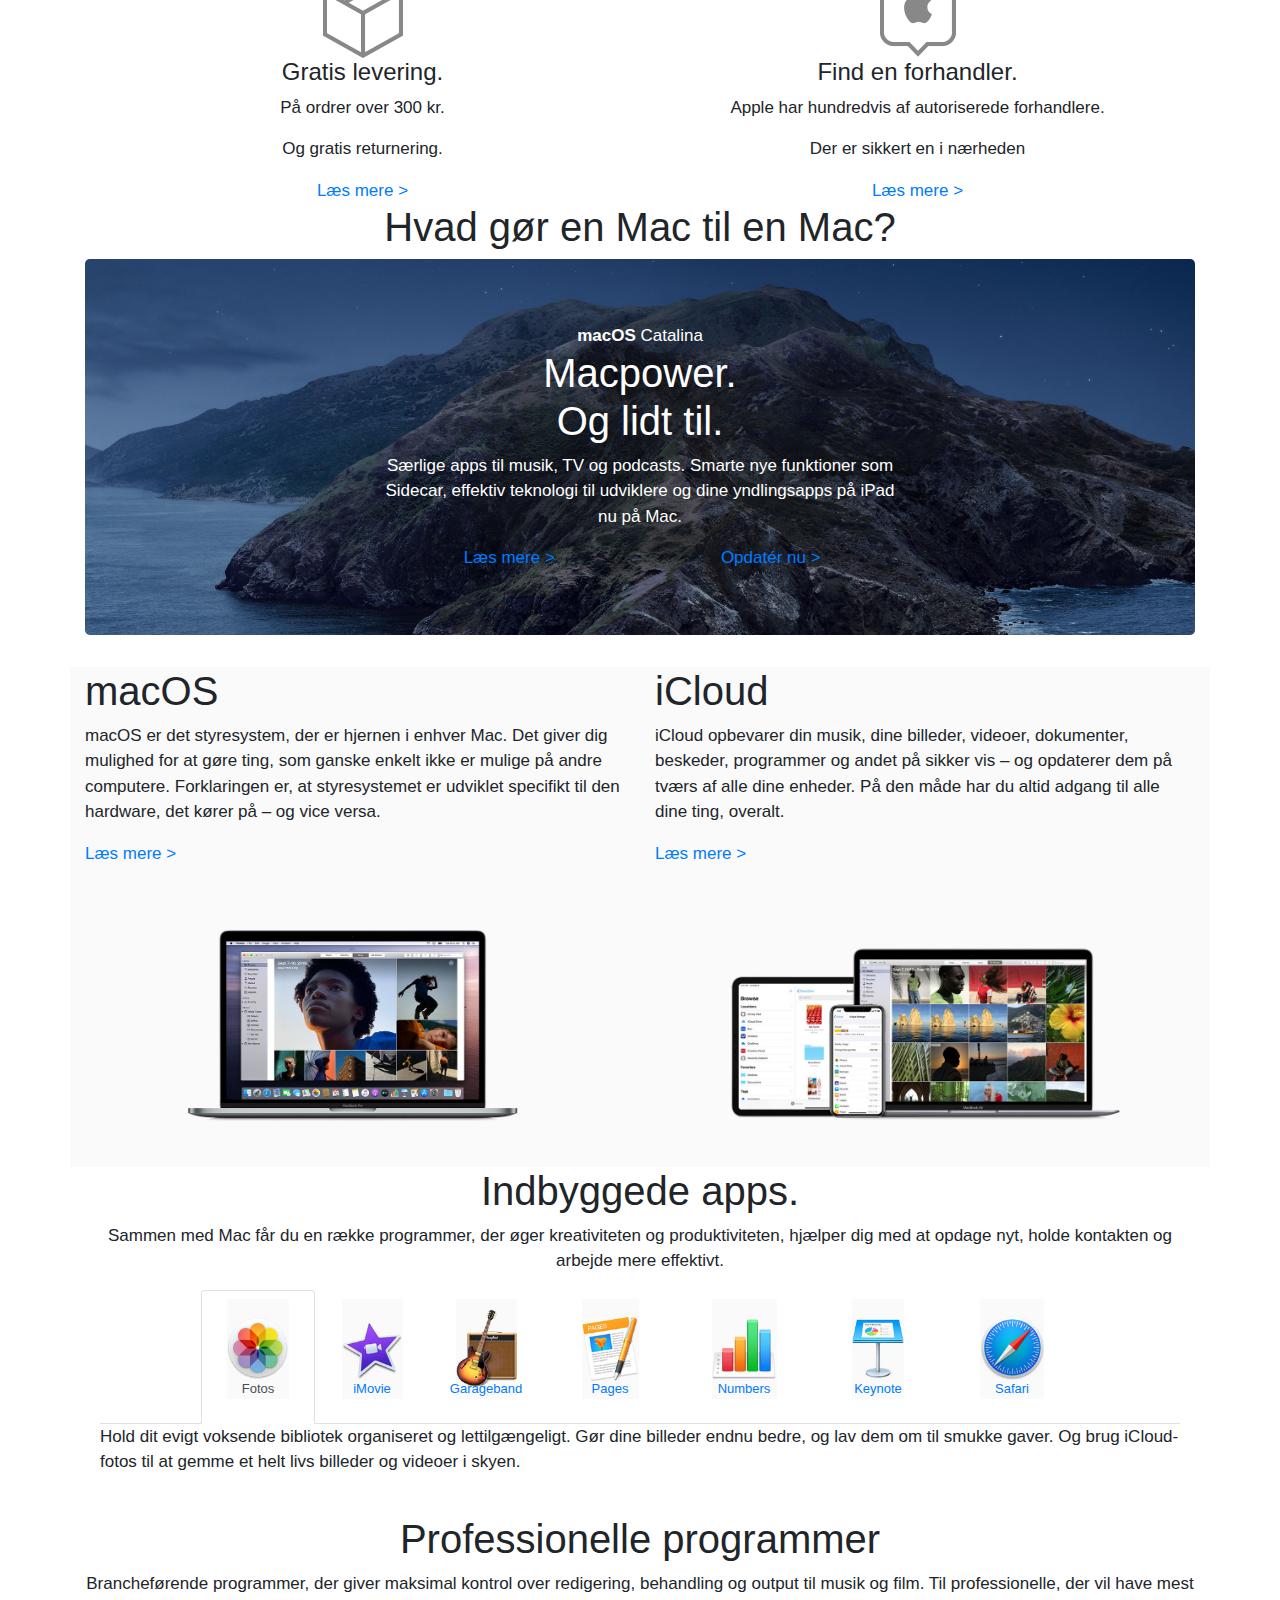
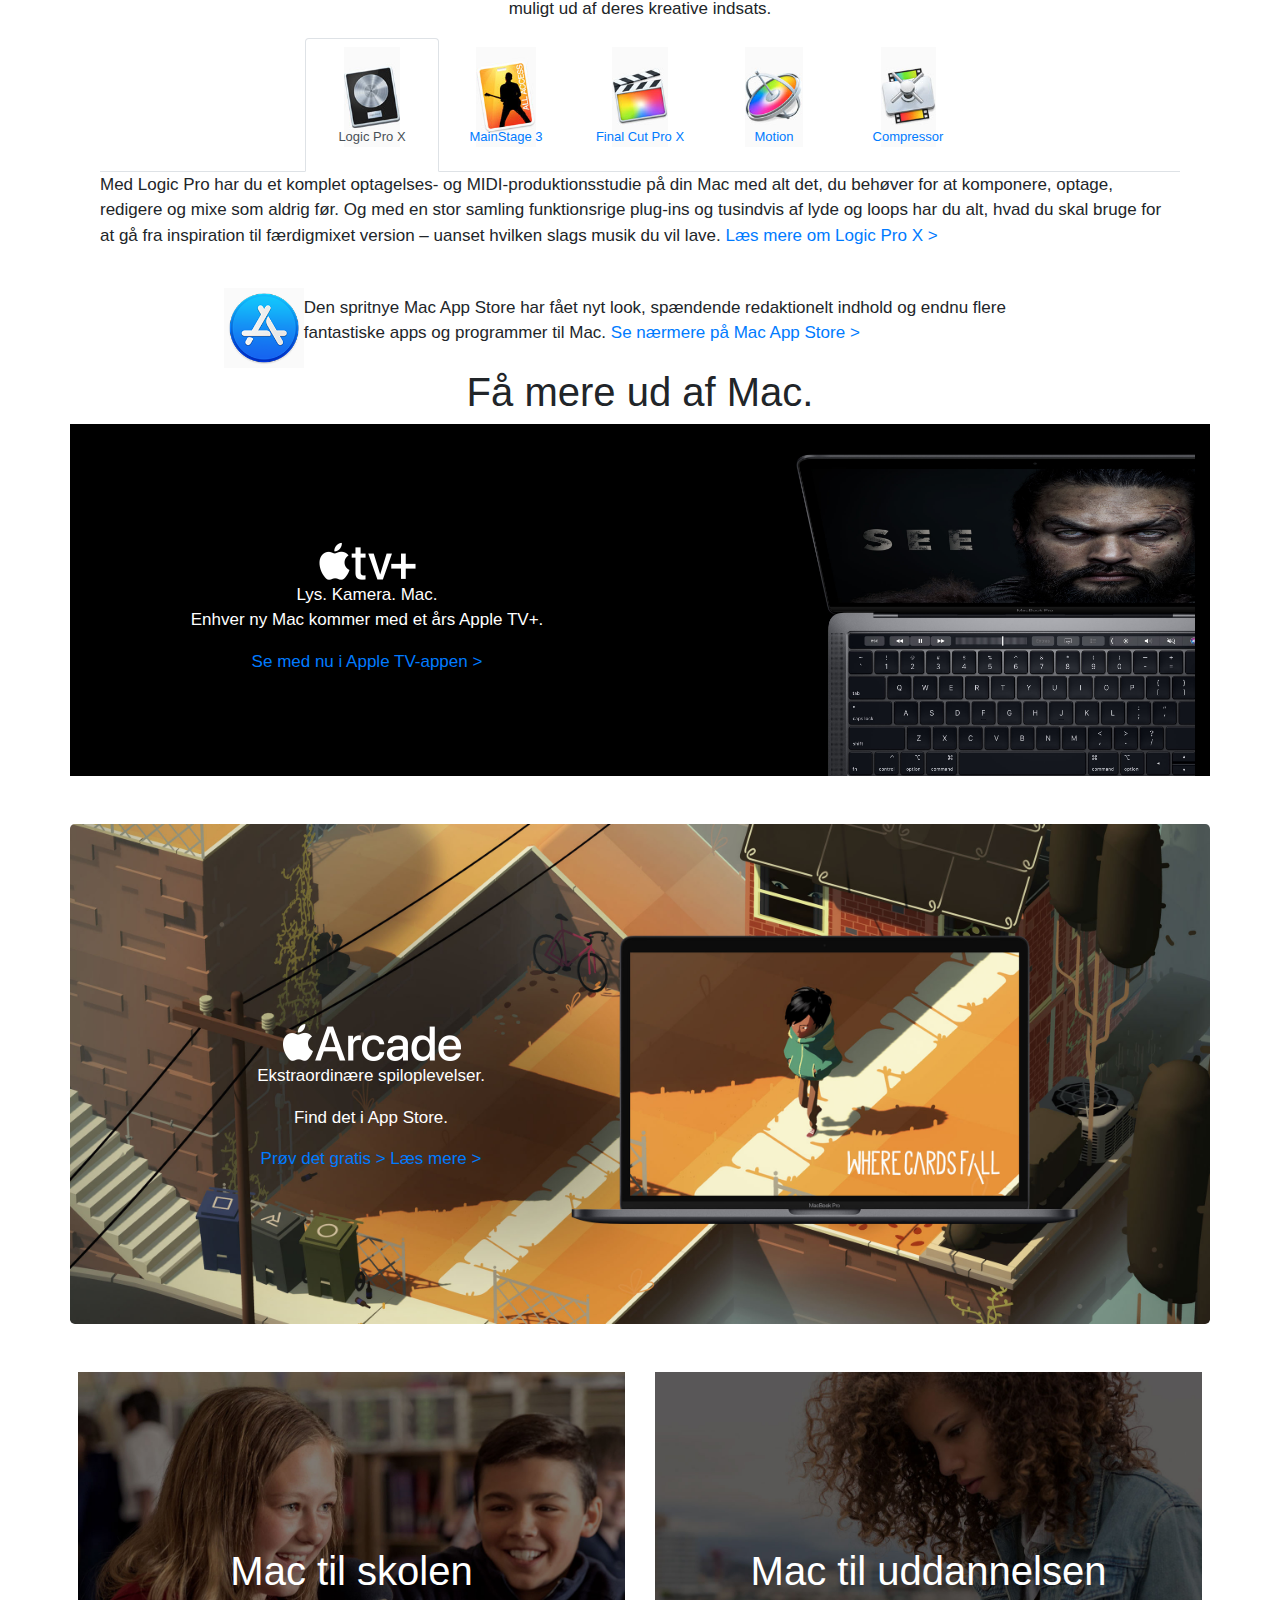
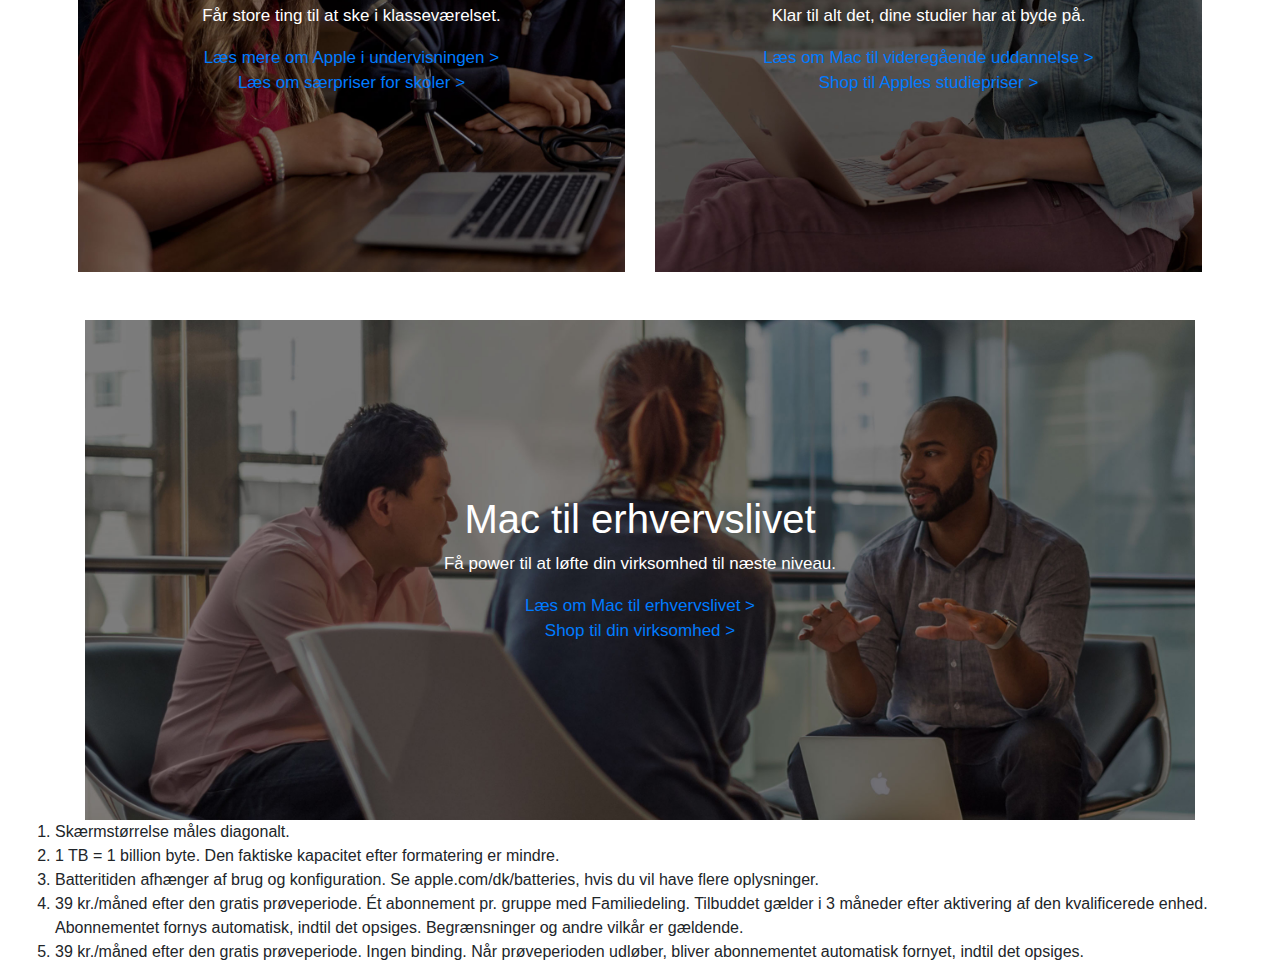
==== commit 2b42fafa: "Ændringer til styling, billeder der er sat ind." ====
--- a/index.html
+++ b/index.html
@@ -10,7 +10,7 @@
     <meta charset="utf-8">
 
     <!-- Titel som ses oppe i browserens tab mv. -->
-    <title>Sigende titel</title>
+    <title>Mac - Apple (DK)</title>
 
     <!-- Metatags der fortæller at søgemaskiner er velkomne, hvem der udgiver siden og copyright information -->
     <meta name="robots" content="All">
@@ -80,49 +80,50 @@
 
     <section class="center text-center">
         <h1>Fra Pro til Pro.</h1>
-        <p class="pro-pro-paragraph col-lg-6 col-12 m-auto">Vores mest powerfulde udvalg af professionelle produkter – MacBook Pro, Mac Pro og Pro Display XDR. Klar til det bedste, du nogensinde har lavet.</p>
+        <p class="pro-pro-paragraph col-sm-8 col-12 m-auto">Vores mest powerfulde udvalg af professionelle produkter –
+            MacBook Pro, Mac Pro og Pro Display XDR. Klar til det bedste, du nogensinde har lavet.</p>
     </section>
     <section class="pic_l row mt-5 mb-5">
-        <div class="col-lg-7 p-lg-5">
+        <div class="col-sm-7 p-lg-5">
             <img src="images/macbook_pro_16__ni9nkbyq2dm6_large_2x.jpg" class="w-100" alt="">
         </div>
-        <div class="col-lg-5 d-flex flex-column align-items-start justify-content-center">
+        <div class="col-sm-5 d-flex flex-column align-items-center align-items-sm-start justify-content-center">
             <span>16"</span>
             <h2>MacBook Pro</h2>
             <p>Det ypperste. <br>
-            Til de skarpeste.</p>
+                Til de skarpeste.</p>
             <button class="btn-primary rounded-pill pl-3 pr-3 pt-1 pb-1" type="button">Køb</button>
             <a href="#">Læs mere<span class="badge"> ></span></a>
         </div>
     </section>
-    <section class="pic_r row mt-5 mb-5">
-        <div class="col-lg-5 d-flex flex-column justify-content-center">
+    <section class="pic_r row mt-5 mb-5 d-flex flex-column-reverse flex-sm-row">
+        <div class="col-sm-5 d-flex flex-column align-items-center justify-content-center">
             <h2>Mac Pro</h2>
             <p>Slip kræfterne løs.</p>
             <a href="#">Læs mere ></a>
         </div>
-        <div class="col-lg-7 p-lg-5">
+        <div class="col-sm-7 p-lg-5 col-10">
             <img src="images/mac_pro__bn92faz71k6a_large_2x.jpg" class="w-100" alt="">
         </div>
     </section>
     <section class="pic_l row mt-5 mb-5">
-        <div class="col-lg-7 p-lg-5">
+        <div class="col-sm-7 p-lg-5 col-12">
             <img src="images/pro_display_xdr__do0vjpny1kqe_large_2x.jpg" class="w-100" alt="">
         </div>
-        <div class="col-lg-5 d-flex flex-column align-items-start justify-content-center">
+        <div class="col-sm-5 col-12 d-flex flex-column align-items-center align-items-sm-start justify-content-center">
             <h2>Pro Display XDR</h2>
             <p>Tro dine egne øjne.</p>
             <a href="#">Læs mere ></a>
         </div>
     </section>
-    <section class="baerbar-macs p-5 mt-5 mb-5 container">
+    <section class="baerbar-macs p-md-5 mr-sm-5 ml-sm-5 mr-lg-5 ml-lg-5 mt-5 mb-5 container">
         <h2 class="text-center mt-5 mb-5">Hvilken bærbar Mac <br>
-        passer til dig?</h2>
-
-        <div class="row">
-            <div class="col-lg-4 d-flex flex-column justify-content-end">
+            passer til dig?</h2>
+
+        <div class="row mr-lg-4 ml-lg-4">
+            <div class="col-md-4 col-6 d-flex flex-column justify-content-end w-100">
                 <img src="images/macbook_air__csdfieli984m_large_2x.jpg" class="w-100" alt="">
-                <h3 class="mb-4 mt-4">MacBook Air</h3>
+                <h3 class="mb-4 mt-4 text-center">MacBook Air</h3>
                 <ul class="list-unstyled">
                     <li class="mt-2 mb-2">13,3" Retina-skærm</li>
                     <li class="mt-2 mb-2">2-core Intel Core i5-processor</li>
@@ -132,12 +133,14 @@
                     <li class="mt-2 mb-2">Touch ID</li>
                     <li class="mt-2 mb-2">Baggrundsbelyst tastatur</li>
                 </ul>
-                <div class="mt-2 mb-2"><button type="button" class="btn-primary rounded-pill pl-2 pr-2">Køb</button></div>
+                <div class="mt-2 mb-2">
+                    <button type="button" class="btn-primary rounded-pill pl-2 pr-2">Køb</button>
+                </div>
                 <a href="#" class="mt-2 mb-2">Læs mere ></a>
             </div>
-            <div class="col-lg-4 d-flex flex-column justify-content-end">
+            <div class="col-md-4 col-6 d-flex flex-column justify-content-end">
                 <img src="images/macbook_pro_13__ep96x983izyq_large_2x.jpg" class="w-100" alt="">
-                <h3 class="mb-4 mt-4">13" MacBook Pro</h3>
+                <h3 class="mb-4 mt-4 text-center">13" MacBook Pro</h3>
                 <ul class="list-unstyled">
                     <li class="mt-2 mb-2">13,3" Retina-skærm</li>
                     <li class="mt-2 mb-2">Op til 4-core Intel Core i7-processor</li>
@@ -147,12 +150,14 @@
                     <li class="mt-2 mb-2">Touch Bar og Touch ID</li>
                     <li class="mt-2 mb-2">Baggrundsbelyst tastatur</li>
                 </ul>
-                <div class="mt-2 mb-2"><button type="button" class="btn-primary rounded-pill pl-2 pr-2">Køb</button></div>
+                <div class="mt-2 mb-2">
+                    <button type="button" class="btn-primary rounded-pill pl-2 pr-2">Køb</button>
+                </div>
                 <a href="#" class="mt-2 mb-2">Læs mere ></a>
             </div>
-            <div class="col-lg-4 d-flex flex-column justify-content-end">
+            <div class="col-md-4 col-6 d-flex flex-column justify-content-end">
                 <img src="images/macbook_pro_16__ni9nkbyq2dm6_large_2x.jpg" class="w-100" alt="">
-                <h3 class="mb-4 mt-4">16" MacBook Pro</h3>
+                <h3 class="mb-4 mt-4 text-center">16" MacBook Pro</h3>
                 <ul class="list-unstyled">
                     <li class="mt-2 mb-2">16" Retina-skærm</li>
                     <li class="mt-2 mb-2">Op til 8-core Intel Core i9-processor</li>
@@ -162,7 +167,9 @@
                     <li class="mt-2 mb-2">Touch Bar og Touch ID</li>
                     <li class="mt-2 mb-2">Baggrundsbelyst Magic Keyboard</li>
                 </ul>
-                <div class="mt-2 mb-2"><button type="button" class="btn-primary rounded-pill pl-2 pr-2">Køb</button></div>
+                <div class="mt-2 mb-2">
+                    <button type="button" class="btn-primary rounded-pill pl-2 pr-2">Køb</button>
+                </div>
                 <a href="#" class="mt-2 mb-2">Læs mere ></a>
             </div>
         </div>
@@ -173,22 +180,23 @@
 
     <section class="container d-flex flex-column align-items-center">
         <div class="julicon"></div>
-        <h2>Gør julen lidt gladere.</h2>
+        <h2 class="w-50 text-center">Gør julen lidt gladere.</h2>
         <a href="#">Shop gaver ></a>
         <div class="julbillede w-100"></div>
     </section>
 
-    <section class="row container">
-        <div class="col-lg-6 d-flex flex-column align-items-center">
-            <span>Tilbehør</span>
-            <h2>Se tilbehør til MacBook Pro.</h2>
-            <button type="button" class="btn-primary rounded-pill">Shop</button>
+    <section class="row">
+        <div class="col-12 mb-3 p-0 col-lg-6 d-flex flex-column align-items-center bg-f2">
+            <span class="mt-5">Tilbehør</span>
+            <h2 class="w-50 mt-3 mb-3">Se tilbehør til MacBook Pro.</h2>
+            <button type="button" class="btn-primary rounded-pill mb-4">Shop</button>
             <img src="images/accessories_tile__dzhi6y7btcwi_large_2x.jpg" class="w-100 h-auto" alt="">
         </div>
         <div class="col-lg-6 d-flex flex-column align-items-center">
             <span>Apple Trade In</span>
             <h2>Forvandl den Mac, du har, til den, du drømmer om.</h2>
-            <p>Aflevér din gamle computer – er den i god nok stand, får du tilskud til en ny. Og hvis ikke, hjælper vi dig med at få den genbrugt, gratis. Det er godt for både dig og miljøet.</p>
+            <p>Aflevér din gamle computer – er den i god nok stand, får du tilskud til en ny. Og hvis ikke, hjælper vi
+                dig med at få den genbrugt, gratis. Det er godt for både dig og miljøet.</p>
             <a href="#">Få din bytteværdi ></a>
             <img src="images/trade_in_mac_tile__dg4q0bmuw2ky_large_2x.jpg" class="w-100 h-auto" alt="">
         </div>
@@ -214,8 +222,9 @@
         <div class="catalina jumbotron text-white d-flex flex-column align-items-center">
             <span><b>macOS</b> Catalina</span>
             <h2 class="text-center">Macpower. <br>
-            Og lidt til.</h2>
-            <p class="w-50 text-center">Særlige apps til musik, TV og podcasts. Smarte nye funktioner som Sidecar, effektiv teknologi til udviklere og dine yndlingsapps på iPad nu på Mac.</p>
+                Og lidt til.</h2>
+            <p class="w-50 text-center">Særlige apps til musik, TV og podcasts. Smarte nye funktioner som Sidecar,
+                effektiv teknologi til udviklere og dine yndlingsapps på iPad nu på Mac.</p>
             <div class="row d-flex w-50">
                 <div class="col-12 col-lg-6 align-items-center justify-content-center w-100 text-center">
                     <a href="#">Læs mere ></a>
@@ -230,14 +239,18 @@
             <div class="col-lg-6 macos">
                 <h2>macOS</h2>
                 <p>
-                    macOS er det styresystem, der er hjernen i enhver Mac. Det giver dig mulighed for at gøre ting, som ganske enkelt ikke er mulige på andre computere. Forklaringen er, at styresystemet er udviklet specifikt til den hardware, det kører på – og vice versa.
+                    macOS er det styresystem, der er hjernen i enhver Mac. Det giver dig mulighed for at gøre ting, som
+                    ganske enkelt ikke er mulige på andre computere. Forklaringen er, at styresystemet er udviklet
+                    specifikt til den hardware, det kører på – og vice versa.
                 </p>
                 <a href="#">Læs mere ></a>
             </div>
             <div class="col-lg-6 icloud">
                 <h2>iCloud</h2>
                 <p>
-                    iCloud opbevarer din musik, dine billeder, videoer, dokumenter, beskeder, pro­gram­mer og andet på sikker vis – og opdaterer dem på tværs af alle dine enheder. På den måde har du altid adgang til alle dine ting, overalt.
+                    iCloud opbevarer din musik, dine billeder, videoer, dokumenter, beskeder, pro­gram­mer og andet på
+                    sikker vis – og opdaterer dem på tværs af alle dine enheder. På den måde har du altid adgang til
+                    alle dine ting, overalt.
                 </p>
                 <a href="#">Læs mere ></a>
             </div>
@@ -247,28 +260,54 @@
         <div class="d-flex flex-column align-items-center">
             <h2>Indbyggede apps.</h2>
             <p class="text-center">
-                Sammen med Mac får du en række programmer, der øger kreativiteten og produktiviteten, hjælper dig med at opdage nyt, holde kontakten og arbejde mere effektivt.
+                Sammen med Mac får du en række programmer, der øger kreativiteten og produktiviteten, hjælper dig med at
+                opdage nyt, holde kontakten og arbejde mere effektivt.
             </p>
             <div class="container">
                 <ul class="nav nav-tabs d-flex justify-content-center ul-txt" role="tablist">
-                    <li class="nav-item"><a href="#fotos" data-toggle="tab" role="tab" aria-selected="true" id="fotos-tab" class="nav-link active" aria-controls="fotos"><figure class="fotos-icon ul-txt">Fotos</figure></a></li>
-                    <li class="nav-item"><a href="#imovie" data-toggle="tab" role="tab" aria-selected="false" id="imovie-tab" class="nav-link" aria-controls="imovie"><figure class="figure imovie-icon ul-txt">iMovie</figure></a></li>
-                    <li class="nav-item"><a href="#garageband" data-toggle="tab" role="tab" aria-selected="false" id="garageband-tab" class="nav-link" aria-controls="garageband"><figure class="garageband-icon ul-txt">Garageband</figure></a></li>
-                    <li class="nav-item"><a href="#pages" data-toggle="tab" role="tab" aria-selected="false" id="pages-tab" class="nav-link" aria-controls="pages"><figure class="pages-icon ul-txt">Pages</figure></a></li>
-                    <li class="nav-item"><a href="#numbers" data-toggle="tab" role="tab" aria-selected="false" id="numbers-tab" class="nav-link" aria-controls="numbers"><figure class="numbers-icon ul-txt">Numbers</figure></a></li>
-                    <li class="nav-item"><a href="#keynote" data-toggle="tab" role="tab" aria-selected="false" id="keynote-tab" class="nav-link" aria-controls="keynote"><figure class="keynote-icon ul-txt">Keynote</figure></a></li>
-                    <li class="nav-item"><a href="#safari" data-toggle="tab" role="tab" aria-selected="false" id="safari-tab" class="nav-link" aria-controls="safari"><figure class="safari-icon ul-txt">Safari</figure></a></li>
+                    <li class="nav-item"><a href="#fotos" data-toggle="tab" role="tab" aria-selected="true"
+                                            id="fotos-tab" class="nav-link active" aria-controls="fotos">
+                        <figure class="fotos-icon ul-txt">Fotos</figure>
+                    </a></li>
+                    <li class="nav-item"><a href="#imovie" data-toggle="tab" role="tab" aria-selected="false"
+                                            id="imovie-tab" class="nav-link" aria-controls="imovie">
+                        <figure class="figure imovie-icon ul-txt">iMovie</figure>
+                    </a></li>
+                    <li class="nav-item"><a href="#garageband" data-toggle="tab" role="tab" aria-selected="false"
+                                            id="garageband-tab" class="nav-link" aria-controls="garageband">
+                        <figure class="garageband-icon ul-txt">Garageband</figure>
+                    </a></li>
+                    <li class="nav-item"><a href="#pages" data-toggle="tab" role="tab" aria-selected="false"
+                                            id="pages-tab" class="nav-link" aria-controls="pages">
+                        <figure class="pages-icon ul-txt">Pages</figure>
+                    </a></li>
+                    <li class="nav-item"><a href="#numbers" data-toggle="tab" role="tab" aria-selected="false"
+                                            id="numbers-tab" class="nav-link" aria-controls="numbers">
+                        <figure class="numbers-icon ul-txt">Numbers</figure>
+                    </a></li>
+                    <li class="nav-item"><a href="#keynote" data-toggle="tab" role="tab" aria-selected="false"
+                                            id="keynote-tab" class="nav-link" aria-controls="keynote">
+                        <figure class="keynote-icon ul-txt">Keynote</figure>
+                    </a></li>
+                    <li class="nav-item"><a href="#safari" data-toggle="tab" role="tab" aria-selected="false"
+                                            id="safari-tab" class="nav-link" aria-controls="safari">
+                        <figure class="safari-icon ul-txt">Safari</figure>
+                    </a></li>
                 </ul>
                 <div class="tab-content">
                     <div id="fotos" class="tab-pane fade show active" role="tabpanel" aria-labelledby="fotos-tab">
                         <p>
-                            Hold dit evigt voksende bibliotek organiseret og lettilgængeligt. Gør dine billeder endnu bedre, og lav dem om til smukke gaver. Og brug iCloud-fotos til at gemme et helt livs billeder og videoer i skyen.
+                            Hold dit evigt voksende bibliotek organiseret og lettilgængeligt. Gør dine billeder endnu
+                            bedre, og lav dem om til smukke gaver. Og brug iCloud-fotos til at gemme et helt livs
+                            billeder og videoer i skyen.
                         </p>
                         <img src="" alt="">
                     </div>
                     <div id="imovie" class="tab-pane fade" role="tabpanel" aria-labelledby="imovie-tab">
                         <p>
-                            Fortæl historier som aldrig før. Et enkelt design og intuitive redigerings­funktioner gør det nemt at lave flotte 4K-film og trailere i ægte Hollywood-stil. Og med iMovie Theater kan du se dem på alle dine enheder.
+                            Fortæl historier som aldrig før. Et enkelt design og intuitive redigerings­funktioner gør
+                            det nemt at lave flotte 4K-film og trailere i ægte Hollywood-stil. Og med iMovie Theater kan
+                            du se dem på alle dine enheder.
 
                             <a href="#">Læs mere om iMovie ></a>
                         </p>
@@ -276,7 +315,9 @@
                     </div>
                     <div id="garageband" class="tab-pane fade" role="tabpanel" aria-labelledby="garageband-tab">
                         <p>
-                            Den nemmeste vej til at lave sange, der lyder fantastisk, på din Mac. Med den intuitive grænseflade og adgang til et komplet lydbibliotek har det aldrig været nemmere at lære, spille, optage og dele musik – som en professionel.
+                            Den nemmeste vej til at lave sange, der lyder fantastisk, på din Mac. Med den intuitive
+                            grænseflade og adgang til et komplet lydbibliotek har det aldrig været nemmere at lære,
+                            spille, optage og dele musik – som en professionel.
 
                             <a href="">Læs mere om GarageBand ></a>
                         </p>
@@ -284,7 +325,9 @@
                     </div>
                     <div id="pages" class="tab-pane fade" role="tabpanel" aria-labelledby="pages-tab">
                         <p>
-                            Det effektive tekstbehandlingsprogram giver dig alt, hvad du skal bruge for at lave dokumenter, der er smukke at se på. Og at læse i. Du kan arbejde på både Mac-, iOS- og iPadOS-enheder – og fint arbejde sammen med dem, der bruger Microsoft Word.
+                            Det effektive tekstbehandlingsprogram giver dig alt, hvad du skal bruge for at lave
+                            dokumenter, der er smukke at se på. Og at læse i. Du kan arbejde på både Mac-, iOS- og
+                            iPadOS-enheder – og fint arbejde sammen med dem, der bruger Microsoft Word.
 
                             <a href="">Læs mere om Pages ></a>
                         </p>
@@ -292,7 +335,9 @@
                     </div>
                     <div id="numbers" class="tab-pane fade" role="tabpanel" aria-labelledby="numbers-tab">
                         <p>
-                            Lav detaljerede regneark med dramatiske, interaktive diagrammer, tabeller og billeder, der præsenterer dine data på smukkeste vis. Du kan arbejde på både Mac-, iOS- og iPadOS-enheder – og fint arbejde sammen med dem, der bruger Microsoft Excel.
+                            Lav detaljerede regneark med dramatiske, interaktive diagrammer, tabeller og billeder, der
+                            præsenterer dine data på smukkeste vis. Du kan arbejde på både Mac-, iOS- og iPadOS-enheder
+                            – og fint arbejde sammen med dem, der bruger Microsoft Excel.
 
                             <a href="">Læs mere om Numbers ></a>
                         </p>
@@ -300,7 +345,9 @@
                     </div>
                     <div id="keynote" class="tab-pane fade" role="tabpanel" aria-labelledby="keynote-tab">
                         <p>
-                            Smukke præsentationer, der puster liv i alle dine idéer. Brug de stærke redskaber og de flotte effekter til at fange dit publikums opmærksomhed. Du kan arbejde på både Mac-, iOS- og iPadOS-enheder – og fint arbejde sammen med dem, der bruger Microsoft PowerPoint.
+                            Smukke præsentationer, der puster liv i alle dine idéer. Brug de stærke redskaber og de
+                            flotte effekter til at fange dit publikums opmærksomhed. Du kan arbejde på både Mac-, iOS-
+                            og iPadOS-enheder – og fint arbejde sammen med dem, der bruger Microsoft PowerPoint.
 
                             <a href="">Læs mere om Keynote ></a>
                         </p>
@@ -308,31 +355,55 @@
                     </div>
                     <div id="safari" class="tab-pane fade" role="tabpanel" aria-labelledby="safari-tab">
                         <p>
-                            Safari har innovative funktioner, som gør det til en endnu større fornøjelse at være på nettet. På flere måder. De indbyggede anonymitetsfunktioner hjælper med at beskytte dine oplysninger og din Mac. Den opdaterede startside hjælper dig med at gemme, finde og dele dine yndlingssider – hurtigt og nemt. Og i Siri-forslag kan du se bog­mærker, links fra din læseliste, iCloud-faner, links, du modtager i Beskeder, og meget mere.
-                        </p>
-                        <img src="" alt="">
-                    </div>
-
-            </div>
-        </div>
+                            Safari har innovative funktioner, som gør det til en endnu større fornøjelse at være på
+                            nettet. På flere måder. De indbyggede anonymitetsfunktioner hjælper med at beskytte dine
+                            oplysninger og din Mac. Den opdaterede startside hjælper dig med at gemme, finde og dele
+                            dine yndlingssider – hurtigt og nemt. Og i Siri-forslag kan du se bog­mærker, links fra din
+                            læseliste, iCloud-faner, links, du modtager i Beskeder, og meget mere.
+                        </p>
+                        <img src="" alt="">
+                    </div>
+
+                </div>
+            </div>
         </div>
         <div class="d-flex flex-column align-items-center">
             <h2>Professionelle programmer</h2>
             <p class="text-center">
-                Brancheførende pro­gram­mer, der giver maksimal kontrol over redi­gering, behandling og output til musik og film. Til profes­sionelle, der vil have mest muligt ud af deres kreative indsats.
+                Brancheførende pro­gram­mer, der giver maksimal kontrol over redi­gering, behandling og output til musik
+                og film. Til profes­sionelle, der vil have mest muligt ud af deres kreative indsats.
             </p>
             <div class="container">
                 <ul class="nav nav-tabs d-flex justify-content-center ul-txt" role="tablist">
-                    <li class="nav-item"><a href="#logicprox" data-toggle="tab" role="tab"  aria-selected="true" id="logicprox-tab" class="nav-link active" aria-controls="logicprox"><figure class="logicprox-icon ul-txt">Logic Pro X</figure></a></li>
-                    <li class="nav-item"><a href="#mainstage3" data-toggle="tab" role="tab" aria-selected="false" id="mainstage3-tab" class="nav-link" aria-controls="mainstage3"><figure class="mainstage3-icon ul-txt">MainStage 3</figure></a></li>
-                    <li class="nav-item"><a href="#finalcutprox" data-toggle="tab" role="tab" aria-selected="false" id="finalcutprox-tab" class="nav-link" aria-controls="finalcutprox"><figure class="finalcutprox-icon ul-txt">Final Cut Pro X</figure></a></li>
-                    <li class="nav-item"><a href="#motion" data-toggle="tab" role="tab" aria-selected="false" id="motion-tab" class="nav-link" aria-controls="motion"><figure class="motion-icon ul-txt">Motion</figure></a></li>
-                    <li class="nav-item"><a href="#compressor" data-toggle="tab" role="tab" aria-selected="false" id="compressor-tab" class="nav-link" aria-controls="compressor"><figure class="compressor-icon ul-txt">Compressor</figure></a></li>
+                    <li class="nav-item"><a href="#logicprox" data-toggle="tab" role="tab" aria-selected="true"
+                                            id="logicprox-tab" class="nav-link active" aria-controls="logicprox">
+                        <figure class="logicprox-icon ul-txt">Logic Pro X</figure>
+                    </a></li>
+                    <li class="nav-item"><a href="#mainstage3" data-toggle="tab" role="tab" aria-selected="false"
+                                            id="mainstage3-tab" class="nav-link" aria-controls="mainstage3">
+                        <figure class="mainstage3-icon ul-txt">MainStage 3</figure>
+                    </a></li>
+                    <li class="nav-item"><a href="#finalcutprox" data-toggle="tab" role="tab" aria-selected="false"
+                                            id="finalcutprox-tab" class="nav-link" aria-controls="finalcutprox">
+                        <figure class="finalcutprox-icon ul-txt">Final Cut Pro X</figure>
+                    </a></li>
+                    <li class="nav-item"><a href="#motion" data-toggle="tab" role="tab" aria-selected="false"
+                                            id="motion-tab" class="nav-link" aria-controls="motion">
+                        <figure class="motion-icon ul-txt">Motion</figure>
+                    </a></li>
+                    <li class="nav-item"><a href="#compressor" data-toggle="tab" role="tab" aria-selected="false"
+                                            id="compressor-tab" class="nav-link" aria-controls="compressor">
+                        <figure class="compressor-icon ul-txt">Compressor</figure>
+                    </a></li>
                 </ul>
                 <div class="tab-content">
-                    <div id="logicprox" class="tab-pane fade show active" role="tabpanel" aria-labelledby="logicprox-tab">
-                        <p>
-                            Med Logic Pro har du et komplet optagelses- og MIDI-produktions­studie på din Mac med alt det, du behøver for at komponere, optage, redigere og mixe som aldrig før. Og med en stor samling funktionsrige plug-ins og tusindvis af lyde og loops har du alt, hvad du skal bruge for at gå fra inspiration til færdigmixet version – uanset hvilken slags musik du vil lave.
+                    <div id="logicprox" class="tab-pane fade show active" role="tabpanel"
+                         aria-labelledby="logicprox-tab">
+                        <p>
+                            Med Logic Pro har du et komplet optagelses- og MIDI-produktions­studie på din Mac med alt
+                            det, du behøver for at komponere, optage, redigere og mixe som aldrig før. Og med en stor
+                            samling funktionsrige plug-ins og tusindvis af lyde og loops har du alt, hvad du skal bruge
+                            for at gå fra inspiration til færdigmixet version – uanset hvilken slags musik du vil lave.
 
                             <a href="#">Læs mere om Logic Pro X ></a>
                         </p>
@@ -340,7 +411,9 @@
                     </div>
                     <div id="mainstage3" class="tab-pane fade" role="tabpanel" aria-labelledby="mainstage3-tab">
                         <p>
-                            Tag din Mac med på scenen sammen med en fuldskærms­brugerflade optimeret til liveoptræden, fleksibel hardwarekontrol og en stor samling tilbehør og lyde, der er kompatible med Logic Pro X.
+                            Tag din Mac med på scenen sammen med en fuldskærms­brugerflade optimeret til liveoptræden,
+                            fleksibel hardwarekontrol og en stor samling tilbehør og lyde, der er kompatible med Logic
+                            Pro X.
 
                             <a href="#">Læs mere om MainStage 3 ></a>
                         </p>
@@ -348,7 +421,9 @@
                     </div>
                     <div id="finalcutprox" class="tab-pane fade" role="tabpanel" aria-labelledby="finalcutprox-tab">
                         <p>
-                            Final Cut Pro er udviklet til kreative filmfolk og har revolutio­nerende videoredi­gerings­funktioner, effektiv organisering af medieindhold og en utrolig ydeevne, der er optimeret til Mac-computere og macOS Catalina.
+                            Final Cut Pro er udviklet til kreative filmfolk og har revolutio­nerende
+                            videoredi­gerings­funktioner, effektiv organisering af medieindhold og en utrolig ydeevne,
+                            der er optimeret til Mac-computere og macOS Catalina.
 
                             <a href="#">Læs mere om Final Cut Pro X ></a>
                         </p>
@@ -356,7 +431,8 @@
                     </div>
                     <div id="motion" class="tab-pane fade" role="tabpanel" aria-labelledby="motion-tab">
                         <p>
-                            Motion er et effektivt grafikanimations­værktøj, der gør det nemt at lave 2D- og 3D-filmtitler, flydende over­gange og realistiske effekter i realtid.
+                            Motion er et effektivt grafikanimations­værktøj, der gør det nemt at lave 2D- og
+                            3D-filmtitler, flydende over­gange og realistiske effekter i realtid.
 
                             <a href="#">Læs mere om Motion ></a>
                         </p>
@@ -364,7 +440,9 @@
                     </div>
                     <div id="compressor" class="tab-pane fade" role="tabpanel" aria-labelledby="compressor-tab">
                         <p>
-                            Eksportér dine projekter fra Final Cut Pro med power og fleksibilitet. Lav specialtilpassede output-indstil­linger, arbejd hurtigere med distribueret kodning, og gør nemt dine film klar til iTunes Store.
+                            Eksportér dine projekter fra Final Cut Pro med power og fleksibilitet. Lav specialtilpassede
+                            output-indstil­linger, arbejd hurtigere med distribueret kodning, og gør nemt dine film klar
+                            til iTunes Store.
 
                             <a href="#">Læs mere om Compressor ></a>
                         </p>
@@ -380,7 +458,8 @@
             <div class="app-store-icon"></div>
             <div class="media-body">
                 <p>
-                    Den spritnye Mac App Store har fået nyt look, spændende redaktionelt indhold og endnu flere fantastiske apps og pro­gram­mer til Mac.
+                    Den spritnye Mac App Store har fået nyt look, spændende redaktionelt indhold og endnu flere
+                    fantastiske apps og pro­gram­mer til Mac.
                     <a href="#">Se nærmere på Mac App Store ></a>
                 </p>
             </div>
@@ -441,9 +520,16 @@
         <ol>
             <li>Skærmstørrelse måles diagonalt.</li>
             <li>1 TB = 1 billion byte. Den faktiske kapacitet efter formatering er mindre.</li>
-            <li>Batteritiden afhænger af brug og konfiguration. Se apple.com/dk/batteries, hvis du vil have flere oplysninger.</li>
-            <li>39 kr./måned efter den gratis prøveperiode. Ét abonnement pr. gruppe med Familiedeling. Tilbuddet gælder i 3 måneder efter aktivering af den kvalificerede enhed. Abonnementet fornys auto­matisk, indtil det opsiges. Begrænsninger og andre vilkår er gældende.</li>
-            <li>39 kr./måned efter den gratis prøveperiode. Ingen binding. Når prøveperioden udløber, bliver abonnementet automatisk fornyet, indtil det opsiges.</li>
+            <li>Batteritiden afhænger af brug og konfiguration. Se apple.com/dk/batteries, hvis du vil have flere
+                oplysninger.
+            </li>
+            <li>39 kr./måned efter den gratis prøveperiode. Ét abonnement pr. gruppe med Familiedeling. Tilbuddet gælder
+                i 3 måneder efter aktivering af den kvalificerede enhed. Abonnementet fornys auto­matisk, indtil det
+                opsiges. Begrænsninger og andre vilkår er gældende.
+            </li>
+            <li>39 kr./måned efter den gratis prøveperiode. Ingen binding. Når prøveperioden udløber, bliver
+                abonnementet automatisk fornyet, indtil det opsiges.
+            </li>
         </ol>
     </section>
 </main>
